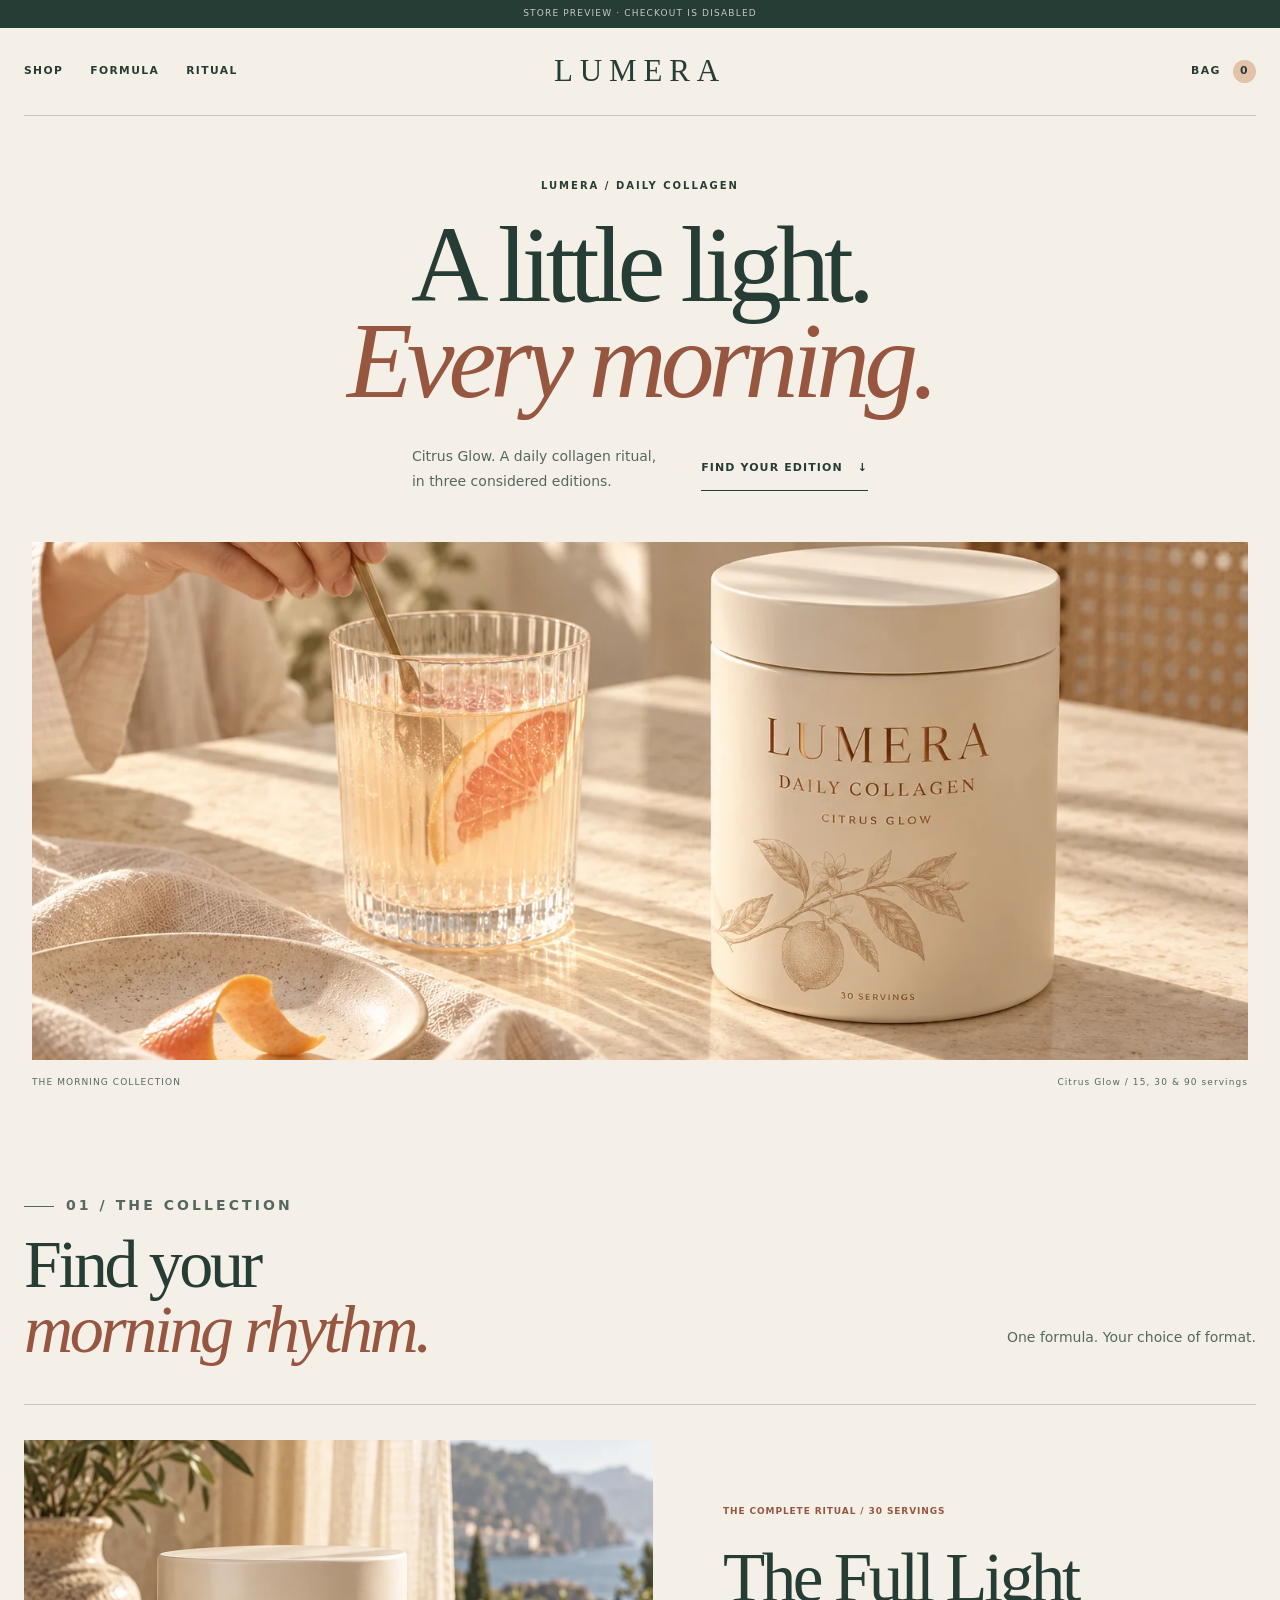
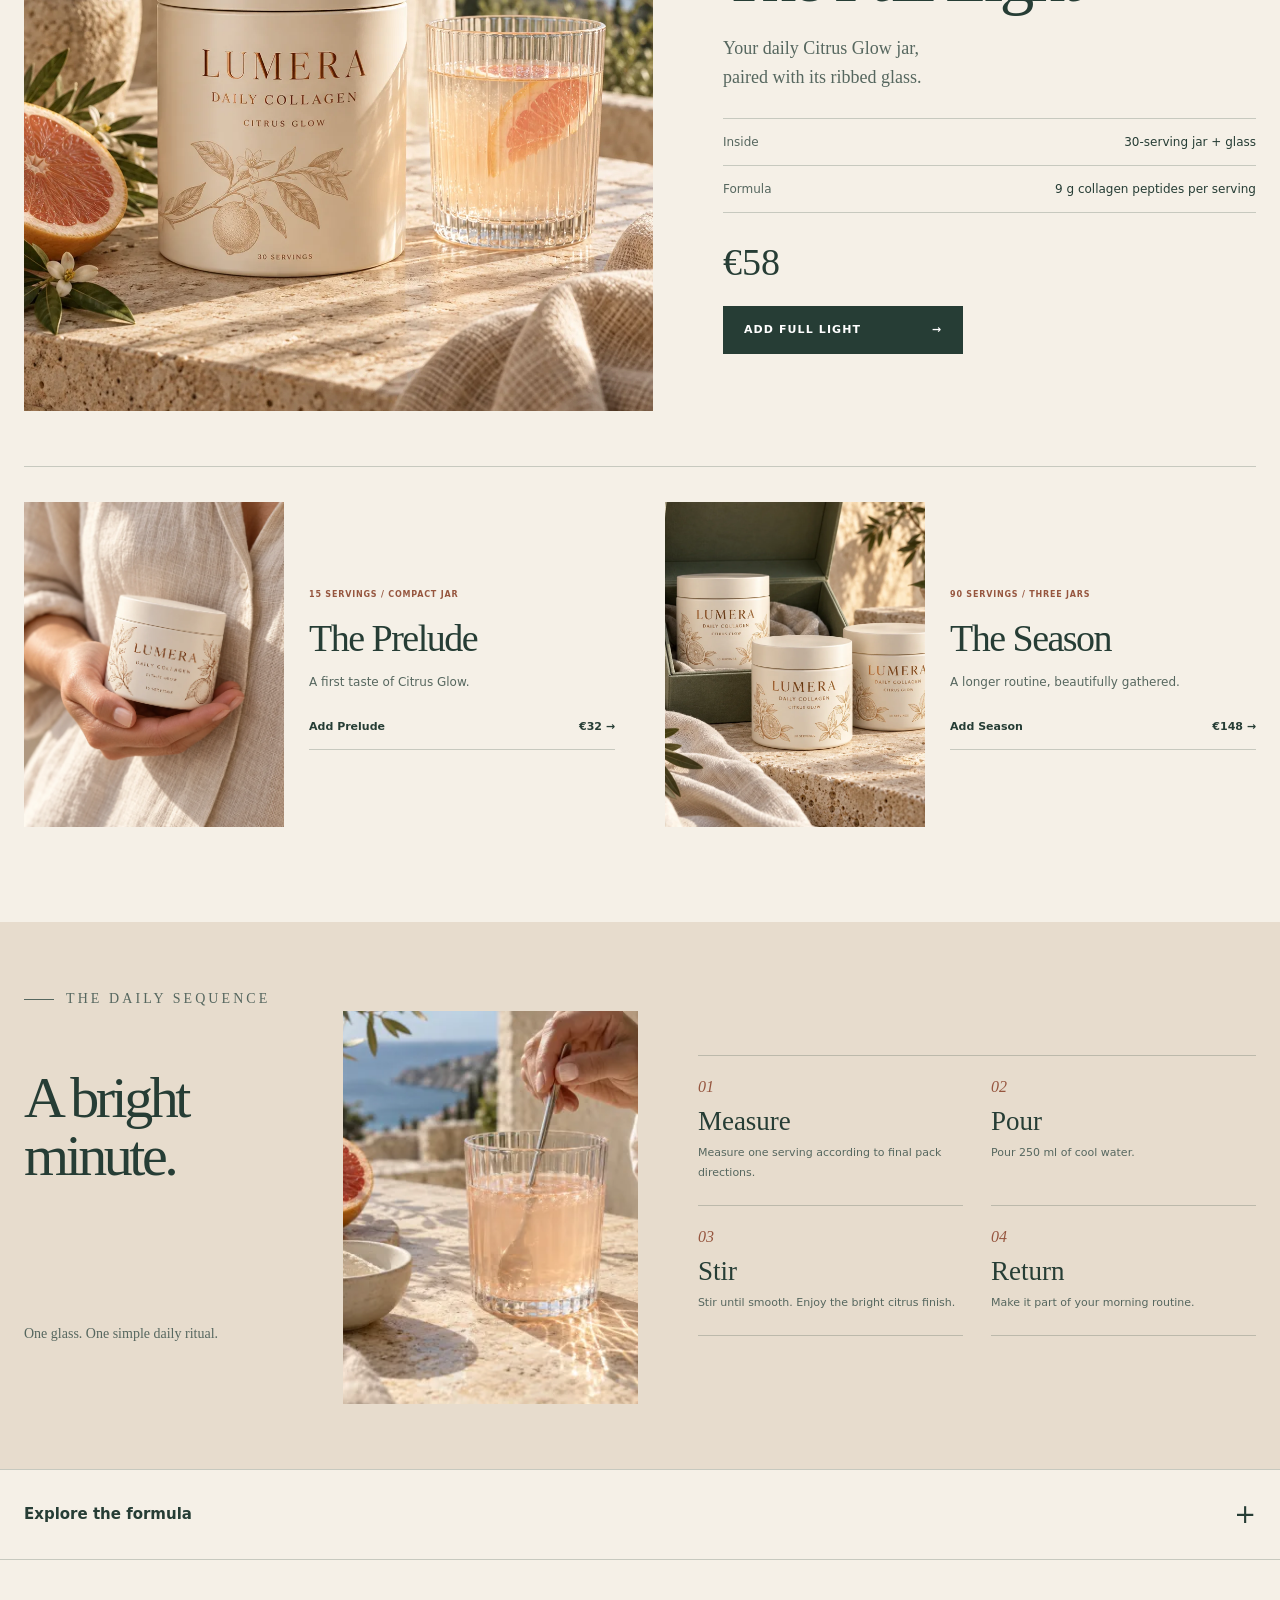
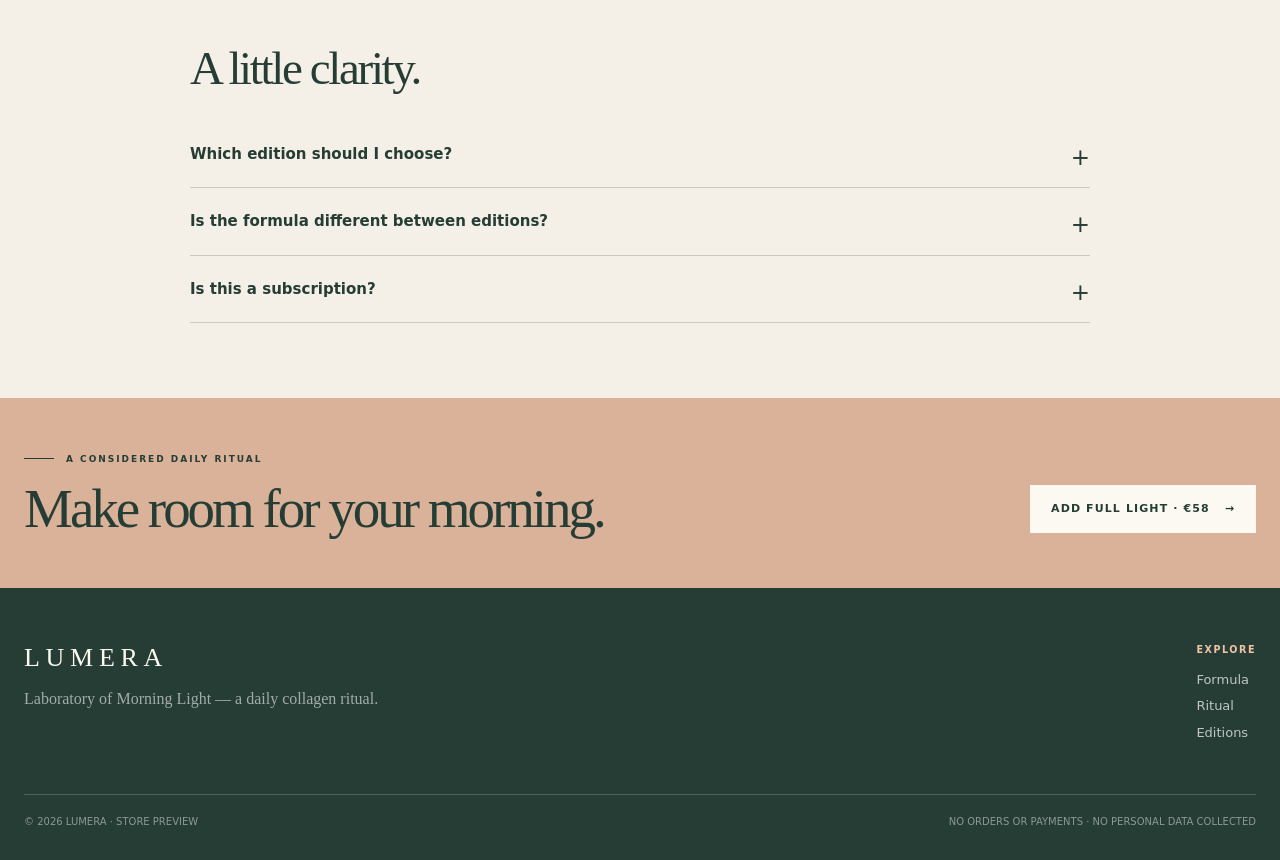
==== index.html @ 4bbee0e4 "Refine storefront preview wording" ====
<!doctype html>
<html lang="en">
<head>
<meta charset="utf-8"><meta name="viewport" content="width=device-width,initial-scale=1">
<meta name="description" content="LUMERA Citrus Glow — a precise morning collagen ritual.">
<meta name="theme-color" content="#f4efe4"><title>LUMERA — Laboratory of Morning Light</title>
<style>
:root{--ivory:#f4efe4;--paper:#fbf7ef;--green:#263d35;--muted:#56675f;--copper:#b66d57;--rose:#d9a08b;--peach:#efc3a6;--lime:#d8f45b;--line:rgba(38,61,53,.22);--serif:"Iowan Old Style",Palatino,Georgia,serif;--sans:Inter,system-ui,sans-serif;--max:1240px}
*,*::before,*::after{box-sizing:border-box}html{scroll-behavior:smooth}body{margin:0;background:var(--ivory);color:var(--green);font-family:var(--sans);line-height:1.5;overflow-x:hidden}body.cart-open{overflow:hidden}img{display:block;max-width:100%}button,a{font:inherit;color:inherit}button{cursor:pointer}a{text-decoration:none}:focus-visible{outline:3px solid var(--copper);outline-offset:4px}
.skip{position:fixed;z-index:200;left:15px;top:10px;padding:10px;background:var(--green);color:white;transform:translateY(-160%)}.skip:focus{transform:none}.shell{width:min(var(--max),calc(100% - 48px));margin:auto}.kicker{margin:0 0 18px;font-size:.65rem;font-weight:800;letter-spacing:.22em;text-transform:uppercase}.kicker::before{content:"";display:inline-block;width:30px;height:1px;margin:0 12px 3px 0;background:currentColor}.chapter{font:italic 1rem var(--serif);color:var(--copper)}
.button{display:inline-flex;align-items:center;justify-content:center;gap:15px;min-height:51px;padding:11px 20px;border:1px solid var(--green);background:var(--green);color:white;font-size:.7rem;font-weight:800;letter-spacing:.12em;text-transform:uppercase;transition:.2s}.button:hover{transform:translateY(-2px)}.button.light{background:var(--paper);color:var(--green)}.button.accent{border-color:var(--lime);box-shadow:inset 4px 0 var(--lime)}.button.text{min-height:auto;padding:8px 0;border:0;border-bottom:1px solid;background:transparent;color:var(--green)}
.demo{padding:7px 15px;background:var(--green);color:#ffffffb8;text-align:center;font-size:.59rem;letter-spacing:.14em;text-transform:uppercase}.site-header{position:absolute;z-index:20;top:28px;left:0;right:0;color:var(--paper)}.nav{height:77px;display:grid;grid-template-columns:1fr auto 1fr;align-items:center;border-bottom:1px solid #ffffff55}.links{display:flex;gap:27px;font-size:.67rem;font-weight:800;letter-spacing:.13em;text-transform:uppercase}.links a:hover{color:var(--lime)}.wordmark{font:500 1.35rem var(--serif);letter-spacing:.25em}.bag-button{justify-self:end;border:0;background:none;color:inherit;padding:10px 0;font-size:.68rem;font-weight:800;letter-spacing:.13em;text-transform:uppercase}.bag-count{display:inline-grid;place-items:center;width:23px;height:23px;margin-left:7px;border-radius:50%;background:var(--lime);color:var(--green)}
.hero{min-height:900px;background:var(--green);color:var(--paper);overflow:hidden}.hero-grid{min-height:900px;display:grid;grid-template-columns:.82fr 1.18fr;gap:clamp(40px,7vw,100px);align-items:center;padding-top:128px;padding-bottom:54px}.hero-copy{z-index:2;padding:48px 0 20px}.hero h1{max-width:690px;margin:0 0 27px;font:400 clamp(4.4rem,7.3vw,8.1rem)/.82 var(--serif);letter-spacing:-.065em}.hero h1 em{display:block;color:var(--peach);font-weight:400}.hero-lead{max-width:520px;margin:0 0 29px;color:#ffffffc4;font:1.06rem/1.7 var(--serif)}.hero-actions{display:flex;gap:12px;flex-wrap:wrap}.hero-note{margin-top:20px;font-size:.64rem;color:#ffffff8a}.hero-photo{position:relative;align-self:stretch;min-height:680px;margin:20px 0 0;overflow:hidden;border-radius:360px 360px 12px 12px;background:var(--peach)}.hero-photo img{width:100%;height:100%;object-fit:cover;filter:saturate(.88)}.hero-photo::before{content:"PLATE 01 / CITRUS GLOW";position:absolute;z-index:2;top:26px;left:28px;padding:8px 11px;background:#fbf7efdc;color:var(--green);font-size:.6rem;font-weight:800;letter-spacing:.15em}.hero-photo::after{content:"MEDITERRANEAN MORNING · 08:12";position:absolute;z-index:2;right:27px;bottom:27px;color:white;font-size:.58rem;font-weight:800;letter-spacing:.15em;text-shadow:0 1px 10px #263d35}
.index{background:var(--paper);border-bottom:1px solid var(--line)}.index-grid{display:grid;grid-template-columns:repeat(4,1fr)}.index a{padding:21px 18px;border-left:1px solid var(--line);font-size:.63rem;font-weight:800;letter-spacing:.16em;text-transform:uppercase}.index a:last-child{border-right:1px solid var(--line)}.index span{margin-right:11px;color:var(--copper);font:italic .9rem var(--serif)}
section{scroll-margin-top:20px}.spread{padding:118px 0}.spread-head{display:grid;grid-template-columns:.42fr 1fr;gap:58px;margin-bottom:70px}.spread-head h2{max-width:830px;margin:0;font:400 clamp(3.3rem,6.1vw,6.9rem)/.92 var(--serif);letter-spacing:-.055em}.spread-head h2 em{font-weight:400;color:var(--copper)}.marginalia{max-width:320px;color:var(--muted);font-size:.75rem;line-height:1.7}
.light{background:var(--paper)}.light-grid{display:grid;grid-template-columns:1.15fr .85fr;border-block:1px solid var(--line)}.statement{padding:57px 9% 59px 0;border-right:1px solid var(--line)}.statement p{max-width:710px;margin:0;font:400 clamp(2rem,3.6vw,4rem)/1.12 var(--serif);letter-spacing:-.035em}.light-notes{display:grid}.light-note{padding:27px 0 27px 33px;border-bottom:1px solid var(--line);display:grid;grid-template-columns:47px 1fr;gap:17px}.light-note:last-child{border:0}.light-note b{font:italic 1.1rem var(--serif);color:var(--copper)}.light-note h3{margin:0 0 5px;font:400 1.25rem var(--serif)}.light-note p{margin:0;color:var(--muted);font-size:.75rem}
.formula{background:var(--green);color:var(--paper)}.formula .marginalia{color:#ffffff99}.formula-table{border-top:1px solid #ffffff44}.formula-row{display:grid;grid-template-columns:88px 1.1fr 1.6fr auto;gap:29px;align-items:center;padding:29px 0;border-bottom:1px solid #ffffff38}.formula-row .lab{font:italic 1.05rem var(--serif);color:var(--peach)}.formula-row h3{margin:0;font:400 clamp(1.5rem,2.5vw,2.4rem)/1 var(--serif)}.formula-row p{max-width:500px;margin:0;color:#ffffff9d;font-size:.77rem}.formula-row strong{font:400 clamp(1.8rem,3vw,3.2rem)/1 var(--serif);white-space:nowrap;color:var(--peach)}.formula-foot{display:flex;justify-content:space-between;gap:40px;margin-top:31px;color:#ffffff88;font-size:.65rem}.formula-foot span{max-width:500px}
.ritual{background:linear-gradient(105deg,var(--ivory) 0 73%,var(--peach) 73%)}.ritual-grid{display:grid;grid-template-columns:.72fr 1.28fr;gap:78px;align-items:start}.ritual-title{position:sticky;top:40px}.ritual-title h2{margin:0 0 23px;font:400 clamp(3.8rem,7vw,7.3rem)/.84 var(--serif);letter-spacing:-.06em}.ritual-title p{max-width:350px;color:var(--muted);font-size:.81rem}.steps{counter-reset:steps;border-top:1px solid var(--line)}.step{counter-increment:steps;display:grid;grid-template-columns:88px 1fr;gap:27px;padding:43px 0;border-bottom:1px solid var(--line)}.step::before{content:"0" counter(steps);color:var(--copper);font:italic 1.65rem var(--serif)}.step h3{margin:0 0 8px;font:400 clamp(1.8rem,3vw,2.75rem)/1 var(--serif)}.step p{max-width:560px;margin:0;color:var(--muted);font-size:.81rem}
.editions{background:var(--paper)}.edition-list{border-top:1px solid var(--line)}.edition{display:grid;grid-template-columns:108px minmax(260px,.82fr) 1fr auto;gap:36px;align-items:center;padding:33px 0;border-bottom:1px solid var(--line)}.edition-no{align-self:start;padding-top:11px;font:italic 1rem var(--serif);color:var(--copper)}.edition-image{height:308px;overflow:hidden;background:var(--peach)}.edition-image img{width:100%;height:100%;object-fit:cover;transition:.5s}.edition:hover img{transform:scale(1.025)}.e15 img{object-position:20% 46%}.e30 img{object-position:50% 50%;transform:scale(1.06)}.e30:hover img{transform:scale(1.085)}.e90 img{object-position:84% 55%}.edition-tag{font-size:.6rem;font-weight:800;letter-spacing:.16em;text-transform:uppercase;color:var(--copper)}.edition-copy h3{margin:8px 0 11px;font:400 clamp(2.2rem,4vw,4.1rem)/.9 var(--serif);letter-spacing:-.045em}.edition-copy p{max-width:460px;margin:0;color:var(--muted);font-size:.79rem}.edition-action{min-width:165px;text-align:right}.price{display:block;margin-bottom:19px;font:400 1.6rem var(--serif)}.edition-action .button{width:100%}
.closing{padding:88px 0;background:var(--copper);color:var(--paper)}.closing-grid{display:grid;grid-template-columns:1.2fr auto;gap:42px;align-items:end}.closing h2{max-width:860px;margin:0;font:400 clamp(3.2rem,6.4vw,7.1rem)/.88 var(--serif);letter-spacing:-.055em}.closing .button{border-color:var(--paper);background:var(--paper);color:var(--green)}
footer{padding:55px 0 29px;background:var(--green);color:var(--paper)}.footer-grid{display:grid;grid-template-columns:1fr auto auto;gap:68px}.footer-mark p{max-width:390px;margin:14px 0;color:#ffffff92;font:1rem/1.5 var(--serif)}.footer-col b{display:block;margin-bottom:12px;font-size:.6rem;letter-spacing:.16em;text-transform:uppercase;color:var(--peach)}.footer-col a{display:block;margin:7px 0;font-size:.75rem;color:#ffffffb5}.footer-bottom{display:flex;justify-content:space-between;gap:20px;margin-top:45px;padding-top:18px;border-top:1px solid #ffffff33;font-size:.59rem;color:#ffffff78}
.overlay{position:fixed;z-index:90;inset:0;background:#15221e99;opacity:0;visibility:hidden;transition:.25s}.overlay.active{opacity:1;visibility:visible}.cart{position:fixed;z-index:100;right:0;top:0;bottom:0;width:min(480px,100%);display:grid;grid-template-rows:auto 1fr auto;background:var(--paper);transform:translateX(105%);transition:.35s;box-shadow:-24px 0 70px #0d1d183d}.cart.open{transform:none}.cart-head{display:flex;justify-content:space-between;align-items:center;padding:23px 25px;border-bottom:1px solid var(--line)}.cart-head h2{margin:0;font:400 1.6rem var(--serif)}.cart-close{border:0;background:none;font-size:1.5rem}.cart-items{padding:8px 25px;overflow:auto}.cart-empty{padding:80px 20px;text-align:center;color:var(--muted);font:1.3rem var(--serif)}.cart-item{display:grid;grid-template-columns:72px 1fr auto;gap:14px;align-items:center;padding:19px 0;border-bottom:1px solid var(--line)}.cart-thumb{width:72px;height:82px;overflow:hidden}.cart-thumb img{width:100%;height:100%;object-fit:cover}.cart-item h3{margin:0 0 3px;font:400 1.1rem var(--serif)}.cart-item p{margin:0;color:var(--muted);font-size:.67rem}.quantity{display:flex;width:max-content;align-items:center;margin-top:9px;border:1px solid var(--line)}.quantity button{width:29px;height:27px;border:0;background:none}.quantity output{min-width:23px;text-align:center;font-size:.7rem}.remove{align-self:start;border:0;background:none;padding:4px;color:var(--muted);font-size:.64rem;text-decoration:underline}.cart-foot{padding:20px 25px 25px;border-top:1px solid var(--line)}.subtotal{display:flex;justify-content:space-between;margin-bottom:14px;font:1.2rem var(--serif)}.cart-foot .button{width:100%}.cart-note{margin:9px 0 0;text-align:center;font-size:.59rem;color:var(--muted)}.toast{position:fixed;z-index:120;left:50%;bottom:22px;max-width:calc(100% - 28px);padding:11px 16px;background:var(--green);color:white;font-size:.7rem;transform:translate(-50%,25px);opacity:0;visibility:hidden;transition:.2s}.toast.show{opacity:1;visibility:visible;transform:translate(-50%,0)}
@media(max-width:900px){.links{display:none}.hero-grid{grid-template-columns:1fr 1fr;gap:28px}.spread-head{grid-template-columns:1fr;gap:20px}.ritual-grid{gap:40px}.edition{grid-template-columns:54px 250px 1fr}.edition-action{grid-column:3;text-align:left}.edition-action .price{display:inline-block;margin:0 17px 0 0}.edition-action .button{width:auto}}
@media(max-width:680px){.shell{width:min(100% - 28px,var(--max))}.demo{font-size:.51rem}.site-header{top:27px}.nav{height:59px;grid-template-columns:1fr auto}.wordmark{font-size:1.05rem}.hero,.hero-grid{min-height:100svh}.hero-grid{display:flex;flex-direction:column;padding-top:101px;padding-bottom:29px;gap:20px;align-items:stretch}.hero-photo{order:-1;flex:none;width:100%;height:45svh;min-height:320px;max-height:425px;margin:0;border-radius:190px 190px 8px 8px}.hero-photo::before{top:14px;left:15px}.hero-photo::after{right:15px;bottom:14px;font-size:.49rem}.hero-copy{padding:0}.hero .kicker{margin-bottom:10px}.hero h1{margin-bottom:13px;font-size:clamp(3.2rem,16vw,5rem)}.hero h1 em{display:inline}.hero-lead{margin-bottom:16px;font-size:.86rem;line-height:1.48}.hero-note{display:none}.hero-actions .button{min-height:45px;padding-inline:14px;font-size:.6rem}.index-grid{grid-template-columns:1fr 1fr}.index a{padding:14px 11px;border-bottom:1px solid var(--line);font-size:.53rem}.index a:nth-child(odd){border-left:0}.spread{padding:75px 0}.spread-head{margin-bottom:41px}.spread-head h2{font-size:clamp(3rem,14vw,4.7rem)}.light-grid{grid-template-columns:1fr}.statement{padding:35px 0;border-right:0;border-bottom:1px solid var(--line)}.statement p{font-size:2rem}.light-note{padding-left:0}.formula-row{grid-template-columns:39px 1fr auto;gap:12px;padding:22px 0}.formula-row p{grid-column:2/-1}.formula-row strong{font-size:1.4rem}.formula-foot{flex-direction:column;gap:11px}.ritual{background:var(--ivory)}.ritual-grid{grid-template-columns:1fr;gap:25px}.ritual-title{position:static}.ritual-title h2{font-size:4.1rem}.step{grid-template-columns:54px 1fr;gap:11px;padding:27px 0}.edition{grid-template-columns:37px 1fr;gap:15px;padding:25px 0}.edition-image,.edition-copy,.edition-action{grid-column:2}.edition-image{height:275px}.edition-action{display:flex;align-items:center;gap:13px}.edition-action .price{margin:0 auto 0 0}.edition-copy h3{font-size:2.9rem}.closing{padding:67px 0}.closing-grid{grid-template-columns:1fr}.closing h2{font-size:3.9rem}.footer-grid{grid-template-columns:1fr 1fr}.footer-mark{grid-column:1/-1}.footer-bottom{flex-direction:column}.cart-item{grid-template-columns:63px 1fr auto}.cart-thumb{width:63px}}
@media(max-width:380px){.hero-photo{height:41svh;min-height:285px}.hero h1{font-size:3rem}.hero-lead{font-size:.78rem}}
@media(prefers-reduced-motion:reduce){html{scroll-behavior:auto}*,*::before,*::after{transition-duration:.001ms!important}}
</style>
<link rel="stylesheet" href="premium.css">
<link rel="icon" href="data:,">
<link rel="stylesheet" href="commerce.css?v=2">
<link rel="stylesheet" href="identity.css?v=3">
</head>
<body>
<a class="skip" href="#main">Skip to content</a>
<div class="demo">Store preview · Checkout is disabled</div>
<header class="site-header"><nav class="nav shell" aria-label="Primary navigation"><div class="links"><a href="#editions">Shop</a><a href="#ingredient-register">Formula</a><a href="#ritual">Ritual</a></div><a class="wordmark" href="#top" aria-label="LUMERA, return to top">LUMERA</a><button class="bag-button" id="openCart" type="button" aria-label="Open bag, 0 items">Bag <span class="bag-count" id="cartCount">0</span></button></nav></header>
<main id="main">
<section class="hero editorial-hero" id="top" aria-labelledby="hero-title"><div class="shell editorial-title"><p class="kicker">LUMERA / DAILY COLLAGEN</p><h1 id="hero-title">A little light.<br><em>Every morning.</em></h1><div class="editorial-intro"><p>Citrus Glow. A daily collagen ritual,<br>in three considered editions.</p><a class="button" href="#editions">Find your edition <span aria-hidden="true">↓</span></a></div></div><figure class="morning-panorama"><img  src="assets/lumera-morning.webp" srcset="assets/lumera-morning-640.webp 640w, assets/lumera-morning.webp 1536w" sizes="(max-width:680px) 94vw, 60vw" width="1536" height="1024" alt="LUMERA Citrus Glow and a hand stirring a glass at a sunlit breakfast table" fetchpriority="high" decoding="async"><figcaption><span>THE MORNING COLLECTION</span><span>Citrus Glow / 15, 30 &amp; 90 servings</span></figcaption></figure></section>
<section class="edition-atelier shell" id="editions" aria-labelledby="editions-title"><div class="atelier-heading"><p class="kicker">01 / The collection</p><h2 id="editions-title">Find your<br><em>morning rhythm.</em></h2><p>One formula. Your choice of format.</p></div>
<article class="signature-edition"><figure><img  src="assets/full-light.webp" srcset="assets/full-light-640.webp 640w, assets/full-light.webp 1254w" sizes="(max-width:680px) 94vw, 60vw" width="1254" height="1254" alt="LUMERA thirty-serving jar with a ribbed ritual glass" loading="lazy" decoding="async"></figure><div class="signature-copy"><span class="edition-tag">The complete ritual / 30 servings</span><h3>The Full Light</h3><p>Your daily Citrus Glow jar,<br>paired with its ribbed glass.</p><dl><div><dt>Inside</dt><dd>30-serving jar + glass</dd></div><div><dt>Formula</dt><dd>9 g collagen peptides per serving</dd></div></dl><div class="signature-price"><strong>€58</strong></div><button class="button" type="button" data-add="edition-30">Add Full Light <span aria-hidden="true">→</span></button></div></article>
<div class="companion-editions"><article class="companion"><figure><img  src="assets/lumera-prelude.webp" srcset="assets/lumera-prelude-640.webp 640w, assets/lumera-prelude.webp 1122w" sizes="(max-width:680px) 94vw, 60vw" width="1122" height="1402" alt="The compact fifteen-serving LUMERA jar held in one hand" loading="lazy" decoding="async"></figure><div><span class="edition-tag">15 servings / Compact jar</span><h3>The Prelude</h3><p>A first taste of Citrus Glow.</p><button type="button" class="edition-link" data-add="edition-15">Add Prelude <span>€32 →</span></button></div></article><article class="companion"><figure><img  src="assets/season.webp" srcset="assets/season-640.webp 640w, assets/season.webp 1254w" sizes="(max-width:680px) 94vw, 60vw" width="1254" height="1254" alt="Three LUMERA jars with a green presentation box" loading="lazy" decoding="async"></figure><div><span class="edition-tag">90 servings / Three jars</span><h3>The Season</h3><p>A longer routine, beautifully gathered.</p><button type="button" class="edition-link" data-add="edition-90">Add Season <span>€148 →</span></button></div></article></div></section>
<section class="spread ritual" id="ritual" aria-labelledby="ritual-title"><div class="ritual-grid shell"><div class="ritual-title"><p class="kicker">The daily sequence</p><h2 id="ritual-title">A bright minute.</h2><figure class="ritual-photo"><img src="assets/ritual.webp" srcset="assets/ritual-640.webp 640w, assets/ritual.webp 1536w" sizes="(max-width:680px) 92vw, 42vw" width="1536" height="1024" alt="A hand stirring a pale citrus drink in a ribbed glass in Mediterranean morning light" loading="lazy"><figcaption>A quiet moment, made daily.</figcaption></figure><p>One glass. One simple daily ritual.</p></div><div class="steps">
<article class="step"><div><h3>Measure</h3><p>Measure one serving according to final pack directions.</p></div></article>
<article class="step"><div><h3>Pour</h3><p>Pour 250 ml of cool water.</p></div></article>
<article class="step"><div><h3>Stir</h3><p>Stir until smooth. Enjoy the bright citrus finish.</p></div></article>
<article class="step"><div><h3>Return</h3><p>Make it part of your morning routine.</p></div></article>
</div></div></section>
<details class="technical" id="ingredient-register"><summary class="shell">Explore the formula <span aria-hidden="true">+</span></summary><section class="spread formula" id="formula" aria-labelledby="formula-title"><div class="shell">
<div class="spread-head"><div><p class="kicker">Lab register / 04 actives</p></div><div><h2 id="formula-title">A formula with<br><em>nothing to obscure.</em></h2><p class="marginalia">Illustrative amounts per serving. Final labeling requires analytical and regulatory review.</p></div></div>
<div class="formula-table" role="list" aria-label="Citrus Glow active ingredients">
<article class="formula-row" role="listitem"><span class="lab">L-01</span><h3>Collagen peptides</h3><p>Hydrolysed peptides selected for a smooth morning mix.</p><strong>9 g</strong></article>
<article class="formula-row" role="listitem"><span class="lab">L-02</span><h3>Vitamin C</h3><p>Contributes to normal collagen formation for the normal function of skin.</p><strong>80 mg</strong></article>
<article class="formula-row" role="listitem"><span class="lab">L-03</span><h3>Hyaluronic acid</h3><p>A precisely measured part of the daily composition.</p><strong>100 mg</strong></article>
<article class="formula-row" role="listitem"><span class="lab">L-04</span><h3>Biotin</h3><p>Contributes to the maintenance of normal skin and hair.</p><strong>50 µg</strong></article>
</div><div class="formula-foot"><span>FORMULA NOTE / Food supplements should not replace a varied, balanced diet or healthy lifestyle.</span><span>LAB NOTE / Commercial claims, allergens and final directions would require regulatory and analytical review.</span></div>
</div></section></details>


<section class="purchase-faq shell" aria-labelledby="questions-title"><div><p class="kicker">Before your first morning</p><h2 id="questions-title">A little clarity.</h2></div><div><details><summary>Which edition should I choose?</summary><p>Prelude: 15 servings. Full Light: 30 servings + glass. Season: three jars, 90 servings.</p></details><details><summary>Is the formula different between editions?</summary><p>No. All contain Citrus Glow; only the quantity and presentation change.</p></details><details><summary>Is this a subscription?</summary><p>No. The preview bag does not start a subscription or place an order.</p></details></div></section><section class="closing" aria-labelledby="closing-title"><div class="closing-grid shell"><div><p class="kicker">A considered daily ritual</p><h2 id="closing-title">Make room for your morning.</h2></div><button class="button" type="button" data-add="edition-30">Add Full Light · €58 <span aria-hidden="true">→</span></button></div></section>
</main>
<footer><div class="shell"><div class="footer-grid"><div class="footer-mark"><a class="wordmark" href="#top">LUMERA</a><p>Laboratory of Morning Light — a daily collagen ritual.</p></div><div class="footer-col"><b>Explore</b><a href="#ingredient-register">Formula</a><a href="#ritual">Ritual</a><a href="#editions">Editions</a></div></div><div class="footer-bottom"><span>© 2026 LUMERA · STORE PREVIEW</span><span>NO ORDERS OR PAYMENTS · NO PERSONAL DATA COLLECTED</span></div></div></footer>
<div class="overlay" id="overlay"></div><aside class="cart" id="cart" role="dialog" aria-modal="true" aria-labelledby="cartTitle" aria-hidden="true"><div class="cart-head"><h2 id="cartTitle">The morning bag</h2><button class="cart-close" id="closeCart" type="button" aria-label="Close bag">×</button></div><div class="cart-items" id="cartItems"></div><div class="cart-foot"><div class="subtotal"><span>Subtotal</span><strong id="subtotal">€0</strong></div><button class="button accent" id="checkout" type="button">Demo checkout</button><p class="cart-note">Demonstration only. Checkout does not collect details or process payment.</p></div></aside><div class="toast" id="toast" role="status" aria-live="polite"></div>
<div class="mobile-purchase" aria-label="Quick purchase"><div><strong>The Full Light</strong><span>30 servings + glass · €58</span></div><button type="button" class="purchase-button" data-add="edition-30">Add to bag →</button></div>
<script src="cart.js" defer></script>
<script src="app.js" defer></script>
</body></html>
---- premium.css ----
/* Consistent controls, independent of each brand's art direction. */
button:disabled{opacity:.45;cursor:not-allowed;transform:none}
.cart[inert]{visibility:hidden}.cart:not([inert]){visibility:visible}
.cart-foot[hidden]{display:none!important}
.shop-line{display:grid;grid-template-columns:88px minmax(0,1fr);gap:16px;padding:22px 0;border-bottom:1px solid currentColor}
.shop-line>img{width:88px;height:88px;object-fit:cover;border-radius:3px}
.shop-line h3{font:600 15px/1.3 system-ui;margin:0 0 5px;letter-spacing:0}
.shop-line p{font:12px/1.5 system-ui;opacity:.75;margin:0 0 6px}
.shop-line strong{font:600 14px/1.4 system-ui}
.shop-quantity{display:flex;align-items:center;gap:8px;margin-top:12px}
.shop-quantity button{min-width:36px;min-height:36px;border:1px solid currentColor;background:none;font:14px system-ui;cursor:pointer}
.shop-quantity output{min-width:20px;text-align:center}
.shop-quantity .shop-remove{border:0;margin-left:auto;text-decoration:underline;font-size:12px}
.shop-empty{padding:50px 10px;text-align:center;line-height:1.8}
.demo-complete{padding:50px 12px;text-align:center}
.demo-complete>span{font:50px/1.5 system-ui}
.demo-complete h3{font-size:30px}
.demo-complete p{font-size:15px;line-height:1.6}
.demo-return{padding:14px 20px;background:none;border:1px solid currentColor;cursor:pointer}
.cart-head button{min-width:44px;min-height:44px}
.cart-foot small,.cart-note{font-size:12px;line-height:1.5}
.toast{pointer-events:none}

/* LUMERA — an editorial study in morning light. */
:root{--max:1280px;--ivory:#f5f0e7;--paper:#fcf9f2;--copper:#96563f;--lime:#e3c3a8}
.links a:hover{color:var(--copper)}
.formula h2 em{color:#efc3a6}.closing h2{color:var(--green)}
.demo{font-size:9px;line-height:1.5;letter-spacing:.13em}
.hero{background:var(--ivory);color:var(--green);min-height:0}
.site-header{color:var(--green)}.nav{border-color:var(--line)}.wordmark{font-size:26px;letter-spacing:.22em}
.hero-grid{min-height:800px;padding:126px 0 64px;grid-template-columns:.87fr 1.13fr;gap:65px}
.hero-copy{padding:30px 0}.hero h1{font-size:clamp(76px,7.4vw,112px);line-height:.92;letter-spacing:-.06em}
.hero h1 em{color:var(--copper)}.hero-lead{color:var(--muted);font:17px/1.8 var(--sans)}
.hero-note{color:var(--muted);font-size:11px}.hero .kicker{font-size:10px;letter-spacing:.17em}
.hero-photo{min-height:0;align-self:center;height:auto;aspect-ratio:1;border-radius:48% 48% 3px 3px;margin:0}
.hero-photo img{filter:none}.hero-photo:before{top:auto;bottom:24px;left:24px;background:#fbf7efe8;font-size:9px;letter-spacing:.1em}
.hero-photo:after{display:none}
.hero .button.accent{background:var(--green);border-color:var(--green);box-shadow:none}
.button{letter-spacing:.1em;font-size:11px;min-height:48px}
.index a{font-size:11px;padding:23px}.index a:hover{background:#263d3508}
.spread{padding:95px 0}.spread-head{margin-bottom:50px}
.spread-head h2{font-size:clamp(48px,5.2vw,74px);line-height:1.02}
.marginalia{font-size:14px;line-height:1.8;max-width:480px}
.statement p{font-size:clamp(32px,3.3vw,46px)}
.light-note p{font-size:13px;line-height:1.75}.light-note h3{font-size:24px}
.formula-row p{font-size:14px;line-height:1.7}.formula-foot{font-size:12px;line-height:1.7}
.ritual{background:var(--ivory)}.ritual-grid{grid-template-columns:1fr 1fr;gap:70px}
.ritual-title{position:static}.ritual-title h2{font-size:clamp(52px,5.6vw,80px)}
.ritual-photo{margin:28px 0 20px}.ritual-photo img{width:100%;height:auto;aspect-ratio:3/2;object-fit:cover}
.ritual-photo figcaption{margin-top:10px;font:italic 16px var(--serif);color:var(--copper)}
.ritual-title p,.step p{font-size:14px;line-height:1.75}
.steps{margin-top:45px}.step{grid-template-columns:50px 1fr;padding:30px 0}.step h3{font-size:36px}
.edition{grid-template-columns:54px minmax(260px,.95fr) 1fr;gap:35px;padding:40px 0}
.edition-image{height:auto;aspect-ratio:1;grid-column:2;grid-row:1/span 2;border-radius:2px;background:#e9ddc9}
.edition-image img,.edition:hover img,.e30:hover img{transform:none;object-fit:cover;object-position:center}
.edition-no{grid-column:1;grid-row:1}.edition-copy{grid-column:3;align-self:end}.edition-copy p{font-size:14px;line-height:1.8}
.edition-copy h3{font-size:clamp(36px,4vw,56px);line-height:1}.edition-tag{font-size:10px}
.edition-action{grid-column:3;display:flex;align-self:start;align-items:center;justify-content:space-between;gap:20px;text-align:left}
.edition-action .button{width:auto;font-size:11px;min-height:44px}.edition-action .price{margin:0;font-size:28px}
.closing{background:#c89578}.closing h2{font-size:clamp(46px,5.4vw,76px)}.closing .kicker{color:var(--green)}
.footer-bottom{font-size:10px;line-height:1.8}.footer-col a{font-size:13px}
:focus-visible{outline:3px solid #a04b2d;outline-offset:5px}
@media(max-width:900px){
.nav{grid-template-columns:1fr auto}
.hero-grid{gap:30px;min-height:690px}.hero h1{font-size:72px}.hero-photo{min-height:0}
.edition{grid-template-columns:34px minmax(220px,1fr) 1fr;gap:22px}
.edition-action .price{margin:0}.ritual-grid{gap:35px}
}
@media(max-width:680px){
.demo{font-size:8px}.site-header{top:28px}.nav{height:63px}.wordmark{font-size:20px}
.hero-grid{min-height:0;display:flex;gap:25px;padding:98px 0 35px}
.hero-photo{order:0;height:auto;min-height:0;max-height:none;width:100%;aspect-ratio:1.12}
.hero-copy{padding:0}.hero h1{font-size:clamp(52px,14.8vw,68px);line-height:.96;margin-bottom:18px}
.hero h1 br{display:none}.hero h1 em{display:block}
.hero .kicker{font-size:9px}.hero-lead{font-size:14px;line-height:1.7;margin-bottom:20px}
.hero-actions{gap:8px}.hero-actions .button{flex:1;padding:12px 10px;font-size:10px;min-height:48px}
.hero-note{display:block;font-size:10px;margin-top:14px}.hero-photo:before{left:18px;bottom:18px;font-size:8px}
.index a{padding:16px 12px;font-size:10px}.spread{padding:62px 0}.spread-head{margin-bottom:30px}
.spread-head h2{font-size:46px}.ritual-grid{grid-template-columns:1fr;gap:0}.ritual-title h2{font-size:56px}
.steps{margin-top:20px}.step{padding:25px 0}.step h3{font-size:32px}
.edition{grid-template-columns:1fr;gap:18px;padding:30px 0}
.edition-no,.edition-image,.edition-copy,.edition-action{grid-column:1;grid-row:auto}
.edition-no{padding:0}.edition-image{width:100%;aspect-ratio:1;height:auto}
.edition-copy h3{font-size:42px}.edition-action{margin-bottom:10px}
.closing h2{font-size:49px}
}
@media(prefers-reduced-motion:reduce){*{scroll-behavior:auto!important;transition:none!important}}
---- commerce.css ----
/* Commerce layer: clear product decisions, factual pricing and keyboard-safe CTAs. */
.edition-list .edition{align-items:stretch}.edition-list .edition-action{width:100%;text-align:left}.edition-list .edition-copy{width:100%}
.technical{border-top:1px solid var(--line);border-bottom:1px solid var(--line);scroll-margin-top:90px}
.technical>summary{list-style:none;display:flex;align-items:center;justify-content:space-between;gap:20px;padding-top:25px;padding-bottom:25px;font:600 15px/1.5 system-ui;cursor:pointer}
.technical>summary::-webkit-details-marker{display:none}.technical>summary>span{font-size:26px;font-weight:400}.technical[open]>summary>span{transform:rotate(45deg)}
.technical>section{margin:0}.technical:not([open])>section{display:none}.technical>summary::after{display:none}
.purchase-meta{display:flex;gap:18px;align-items:center;margin:22px 0}
.purchase-meta>strong{font:700 34px/1.1 system-ui;letter-spacing:-.05em}
.purchase-meta>span{font:600 13px/1.5 system-ui}
.purchase-meta small{display:block;font:400 11px/1.6 system-ui;opacity:.75;margin-top:3px}
.collection{padding:84px 0}
.collection-head{display:flex;justify-content:space-between;align-items:end;gap:50px;margin-bottom:36px}
.collection-head h2{margin:0;font-size:54px;line-height:1;letter-spacing:-.045em}
.collection-head>p{max-width:390px;font-size:15px;line-height:1.8;margin:0}
.product-grid{display:grid;grid-template-columns:repeat(3,minmax(0,1fr));gap:22px}
.product-card{min-width:0;overflow:hidden;border:1px solid var(--line)}
.product-card>img{width:100%;height:auto;aspect-ratio:1;display:block;object-fit:cover}
.card-body{padding:25px}.card-kicker{font:600 10px/1.5 system-ui;text-transform:uppercase;letter-spacing:.13em}
.card-body h3{margin:10px 0;font-size:29px;line-height:1.12;letter-spacing:-.04em}
.card-body>p{font-size:14px;line-height:1.7;min-height:48px;margin:0 0 22px;opacity:.8}
.card-price{display:flex;justify-content:space-between;align-items:center;gap:8px;margin-bottom:18px}
.card-price>strong{font:700 25px/1 system-ui;letter-spacing:-.04em}.card-price>span{font:12px/1.4 system-ui;opacity:.8}
.purchase-button{display:flex;width:100%;align-items:center;justify-content:space-between;gap:12px;min-height:50px;padding:14px 18px;border:1px solid currentColor;font:650 12px/1.4 system-ui;text-align:left;cursor:pointer;transition:background .18s,transform .18s}
.purchase-button:hover{transform:translateY(-2px)}.purchase-button:focus-visible{outline:3px solid currentColor;outline-offset:4px}
.purchase-disclaimer{font:11px/1.7 system-ui;text-align:center;opacity:.65;margin:23px 0 0}
.purchase-faq{display:grid;grid-template-columns:1fr 1.25fr;gap:70px;padding-top:80px;padding-bottom:90px}
.purchase-faq h2{font-size:52px;line-height:1.03;letter-spacing:-.045em;margin:20px 0}
.purchase-faq details{border-bottom:1px solid var(--line)}
.purchase-faq summary{font:600 15px/1.5 system-ui;cursor:pointer;list-style:none;padding:22px 32px 22px 0;position:relative}
.purchase-faq summary::-webkit-details-marker{display:none}
.purchase-faq summary::after{content:"+";position:absolute;right:0;top:19px;font-size:23px;font-weight:400}
.purchase-faq details[open] summary::after{content:"−"}
.purchase-faq details p{font:14px/1.8 system-ui;margin:0 30px 24px 0;opacity:.8}
.purchase-faq a{text-decoration:underline}
.closing-offer{padding:80px 0;text-align:center}
.closing-offer h2{font-size:58px;line-height:1.05;letter-spacing:-.045em;margin:16px 0 30px}
.mobile-purchase{display:none}
@media(max-width:900px){.collection-head{gap:24px}.collection-head h2{font-size:43px}.collection-head>p{max-width:310px;font-size:14px}.product-grid{gap:12px}.card-body{padding:16px}.card-body h3{font-size:24px}.card-body>p{font-size:13px;min-height:66px}.card-price{flex-wrap:wrap}.purchase-button{font-size:11px;padding:12px}.purchase-faq{gap:30px}}
@media(max-width:640px){
.collection{padding:52px 0}.collection-head{display:block;margin-bottom:25px}.collection-head h2{font-size:42px}.collection-head>p{margin-top:18px;max-width:none}
.product-grid{grid-template-columns:1fr;gap:26px}.card-body{padding:22px}.card-body h3{font-size:30px}.card-body>p{min-height:0;font-size:14px;margin-bottom:20px}.card-price{flex-wrap:nowrap}.purchase-button{font-size:13px}
.purchase-meta{margin:18px 0}.purchase-meta>strong{font-size:29px}
.purchase-faq{grid-template-columns:1fr;gap:12px;padding-top:52px;padding-bottom:52px}.purchase-faq h2{font-size:44px}
.closing-offer{padding:60px 0}.closing-offer h2{font-size:42px}
.mobile-purchase{display:flex;position:fixed;bottom:0;left:0;right:0;z-index:45;padding:12px 14px max(12px,env(safe-area-inset-bottom));align-items:center;justify-content:space-between;gap:12px;border-top:1px solid var(--line);box-shadow:0 -5px 25px #0000000c;transform:translateY(120%);visibility:hidden;transition:transform .2s,visibility .2s}
.mobile-purchase.is-visible{transform:none;visibility:visible}.mobile-purchase>div{min-width:0}.mobile-purchase strong{display:block;font:600 13px/1.4 system-ui}.mobile-purchase span{display:block;font:10px/1.4 system-ui;opacity:.7;margin-top:2px}.mobile-purchase .purchase-button{width:auto;min-width:124px;flex:none;font-size:12px}
footer{padding-bottom:95px!important}.toast{bottom:95px!important}
}
@media(prefers-reduced-motion:reduce){.purchase-button,.mobile-purchase{transition:none!important}}

.hero-grid{padding-top:112px;min-height:0;gap:60px;grid-template-columns:1fr 1fr}.hero h1{font-size:clamp(64px,6.1vw,90px);line-height:.99}.hero-photo{aspect-ratio:1;border-radius:46% 46% 2px 2px}.hero-lead{font-size:16px;max-width:450px}.purchase-meta>strong{font-family:var(--serif);font-weight:400;font-size:40px}.purchase-meta{padding-top:22px;border-top:1px solid var(--line)}.hero .button{font-size:11px}
.editions{background:#fffdf8;padding:75px 0}.editions .spread-head{display:block;text-align:center;margin-bottom:40px}.editions .chapter{display:none}.editions .kicker{justify-content:center}.editions .spread-head h2{font-size:60px}.editions .marginalia{margin:20px auto 0;max-width:540px;font-size:15px}.edition-list{display:grid;grid-template-columns:repeat(3,minmax(0,1fr));gap:24px}.edition{display:flex;flex-direction:column;gap:0;padding:0;border:1px solid var(--line);background:var(--paper);min-width:0}.edition-no{display:block;order:0;padding:12px 18px!important;font:500 12px/1.5 var(--serif);text-align:center;letter-spacing:.04em;border-bottom:1px solid var(--line);width:100%;color:var(--green)}.e30 .edition-no{background:var(--green);color:var(--paper)}.edition-image{order:1;width:100%;height:auto;aspect-ratio:1;min-height:0;flex:none;overflow:hidden}.edition-image img{width:100%;height:100%;object-fit:cover}.edition-copy{order:2;padding:24px 24px 0;align-self:auto}.edition-copy h3{font-size:37px;margin:12px 0}.edition-copy p{font-size:13px;line-height:1.8;min-height:72px}.edition-tag{font-size:9px;letter-spacing:.1em}.edition-action{order:3;padding:10px 24px 24px;display:flex;flex-direction:column;align-items:stretch;align-self:auto;gap:18px;margin-top:auto}.edition-action .price{font-size:30px}.price small{display:block;font:11px/1.5 var(--sans);color:var(--muted);margin-top:5px}.edition-action .button{display:flex;width:100%;background:var(--green);color:var(--paper);border:1px solid var(--green);padding:13px 10px;min-height:48px;font-size:10px}.edition-action .button:hover{background:#3d574b}
.index{display:none}.spread.light{padding:75px 0}.light .spread-head{margin-bottom:25px}.statement p{font-size:38px}.purchase-faq h2{font:400 62px/.98 var(--serif);letter-spacing:-.05em}.mobile-purchase{background:var(--paper);color:var(--green)}.mobile-purchase .purchase-button{background:var(--green);color:var(--paper);border:0}
@media(max-width:900px){.hero-grid{gap:30px}.hero h1{font-size:64px}.edition-list{gap:12px}.edition-copy{padding:18px 14px 0}.edition-copy h3{font-size:30px}.edition-action{padding:10px 14px 20px}.edition-copy p{min-height:118px}.edition-tag{font-size:8px}.editions .spread-head h2{font-size:50px}}
@media(max-width:680px){.hero-grid{display:flex;padding:104px 0 35px;gap:28px}.hero h1{font-size:clamp(50px,13.5vw,66px)}.hero-lead{font-size:14px}.hero-photo{aspect-ratio:1.1}.hero-actions .button{font-size:10px}.editions{padding:50px 0}.editions .spread-head h2{font-size:46px}.edition-list{grid-template-columns:1fr;gap:26px}.edition-copy{padding:24px 24px 0}.edition-copy h3{font-size:40px}.edition-copy p{min-height:0;font-size:14px}.edition-action{padding:14px 24px 24px;margin-bottom:0}.edition-tag{font-size:10px}.edition-action .button{font-size:11px}.purchase-faq h2{font-size:50px}.statement p{font-size:32px}}
---- identity.css ----
/* LUMERA: a quiet editorial cover and a signature edition. */
.site-header{position:relative;top:auto;color:var(--green);background:var(--ivory)}.nav{height:88px}.nav .wordmark{font-size:31px}.nav .bag-count{background:#e3c3a8}
.editorial-hero{padding:0!important;background:var(--ivory)}.editorial-title{text-align:center;padding:62px 0 48px}.editorial-title .kicker{font-size:10px;letter-spacing:.2em;margin:0 0 24px}.editorial-title .kicker:before{display:none}.editorial-hero h1{font-size:clamp(76px,8.4vw,126px);line-height:.9;max-width:none;margin:0;letter-spacing:-.055em}.editorial-hero h1 em{display:inline;color:var(--copper)}.editorial-intro{display:flex;justify-content:center;align-items:center;gap:45px;margin-top:34px}.editorial-intro>p{font:14px/1.8 var(--sans);color:var(--muted);text-align:left;margin:0}.editorial-intro .button{background:none;color:var(--green);border-width:0 0 1px;padding:10px 0;min-height:44px}
.morning-panorama{margin:0 32px;position:relative}.morning-panorama img{display:block;width:100%;height:auto;aspect-ratio:2.35;object-fit:cover;object-position:center 53%}.morning-panorama figcaption{padding:16px 0;display:flex;justify-content:space-between;font:9px/1.5 var(--sans);letter-spacing:.12em;color:var(--muted)}
.edition-atelier{padding-top:90px;padding-bottom:95px;scroll-margin-top:30px}.atelier-heading{display:grid;grid-template-columns:1fr 1fr;align-items:end;gap:16px;margin-bottom:42px}.atelier-heading .kicker{grid-column:1/-1;margin:0}.atelier-heading h2{font:400 68px/.95 var(--serif);letter-spacing:-.05em;margin:0}.atelier-heading h2 em{color:var(--copper);font-weight:400}.atelier-heading>p{justify-self:end;color:var(--muted);font-size:14px}
.signature-edition{display:grid;grid-template-columns:1.18fr 1fr;gap:70px;align-items:center;border-top:1px solid var(--line);padding-top:35px}.signature-edition figure{margin:0}.signature-edition figure img{width:100%;height:auto;aspect-ratio:1.1;object-fit:cover}.signature-copy h3{font:400 clamp(42px,5.4vw,76px)/1 var(--serif);letter-spacing:-.05em;margin:22px 0}.signature-copy>p{font:18px/1.65 var(--serif);color:var(--muted);margin-bottom:25px}.signature-copy dl{margin:0 0 27px;font-size:12px;border-top:1px solid var(--line)}.signature-copy dl>div{display:flex;justify-content:space-between;gap:20px;border-bottom:1px solid var(--line);padding:14px 0}.signature-copy dd{margin:0;text-align:right}.signature-copy dt{color:var(--muted)}.signature-price{display:flex;align-items:baseline;gap:14px;margin:0 0 22px}.signature-price strong{font:400 38px var(--serif)}.signature-price span{font-size:10px;color:var(--muted)}.signature-copy .button{min-width:240px;justify-content:space-between}
.companion-editions{display:grid;grid-template-columns:1fr 1fr;gap:50px;margin-top:55px;border-top:1px solid var(--line);padding-top:35px}.companion{display:grid;grid-template-columns:.85fr 1fr;gap:25px;align-items:center;min-width:0}.companion figure{margin:0;min-width:0}.companion img{width:100%;height:auto;aspect-ratio:4/5;object-fit:cover}.companion .edition-tag{font-size:8px;letter-spacing:.1em}.companion h3{font:400 38px/1 var(--serif);letter-spacing:-.04em;margin:15px 0}.companion p{font:12px/1.7 var(--sans);color:var(--muted)}.edition-link{display:flex;width:100%;justify-content:space-between;gap:8px;background:none;border:0;border-bottom:1px solid var(--line);padding:16px 0;font:600 11px var(--sans);text-align:left}.edition-link:hover{color:var(--copper)}
.ritual{padding:65px 0;background:#e7dccd}.ritual-grid{grid-template-columns:1.1fr 1fr;gap:60px;align-items:center}.ritual-title{display:grid;grid-template-columns:1fr 1fr;column-gap:25px;align-items:center}.ritual-title .kicker{grid-column:1/-1}.ritual-title h2{font-size:58px;line-height:1}.ritual-photo{margin:0;grid-column:2;grid-row:2/4}.ritual-photo img{aspect-ratio:3/4}.ritual-photo figcaption{display:none}.ritual-title>p{font:14px/1.7 var(--serif);margin:0}.steps{margin-top:0;display:grid;grid-template-columns:1fr 1fr;gap:0 28px}.step{display:block;position:relative;padding:22px 0}.step:before{display:block;font-size:16px;margin-bottom:12px}.step h3{font-size:27px}.step p{font-size:11px;line-height:1.8}
.purchase-faq{max-width:900px;padding-top:70px;padding-bottom:75px;grid-template-columns:1fr;gap:15px}.purchase-faq h2{font-size:47px;margin:15px 0}.purchase-faq .kicker{display:none}.closing{padding:55px 0;background:#d9b299}.closing h2{font-size:55px;max-width:660px}.closing .kicker{font-size:9px}.footer-grid{grid-template-columns:1fr auto}
@media(max-width:1000px){.signature-edition{gap:35px}.signature-copy h3{font-size:53px}.companion-editions{gap:25px}.companion{gap:18px}.companion h3{font-size:31px}.ritual-grid{gap:30px}.ritual-title h2{font-size:45px}.nav{grid-template-columns:1fr auto 1fr}.links{gap:17px}}
@media(max-width:680px){.site-header{top:auto}.nav{height:69px;grid-template-columns:1fr auto}.nav .wordmark{font-size:24px;justify-self:start;grid-column:1;grid-row:1}.nav .links{display:none}.nav .bag-button{grid-column:2;grid-row:1}.editorial-title{padding:40px 0 32px}.editorial-hero h1{font-size:clamp(53px,14vw,78px);line-height:.95}.editorial-hero h1 br{display:block}.editorial-hero h1 em{display:inline}.editorial-title .kicker{font-size:8px;margin-bottom:20px}.editorial-intro{display:block;margin-top:24px}.editorial-intro>p{text-align:center;font-size:12px}.editorial-intro .button{margin-top:15px;font-size:10px}.morning-panorama{margin:0 14px}.morning-panorama img{aspect-ratio:1.18;object-position:59% center}.morning-panorama figcaption{font-size:7px;gap:20px}.morning-panorama figcaption span:last-child{text-align:right}.edition-atelier{padding-top:48px;padding-bottom:52px}.atelier-heading{display:block;margin-bottom:25px}.atelier-heading h2{font-size:48px;margin:20px 0 15px}.atelier-heading>p{font-size:12px}.signature-edition{grid-template-columns:1fr;gap:28px;padding-top:24px}.signature-copy h3{font-size:53px;margin:17px 0}.signature-copy>p{font-size:17px}.signature-copy .button{width:100%}.companion-editions{grid-template-columns:1fr;gap:28px;margin-top:35px;padding-top:28px}.companion{grid-template-columns:.9fr 1fr;gap:22px}.companion h3{font-size:34px}.companion .edition-tag{font-size:8px}.companion p{font-size:12px}.ritual{padding:44px 0}.ritual-grid{grid-template-columns:1fr;gap:25px}.ritual-title h2{font-size:49px}.ritual-title .kicker{font-size:9px}.steps{gap:0 25px}.step h3{font-size:27px}.purchase-faq{padding-top:48px;padding-bottom:48px}.purchase-faq h2{font-size:43px}.purchase-faq summary{font-size:13px}.closing-grid{grid-template-columns:1fr;gap:25px}.closing h2{font-size:46px}.closing .button{justify-self:start}.footer-grid{grid-template-columns:1fr auto;gap:25px}.footer-mark p{font-size:13px}}
/* Inactive cart overlays must not intercept fast subsequent taps. */
.overlay{pointer-events:none}.overlay.active{pointer-events:auto}
.atelier-heading .kicker{justify-self:start;text-align:left}
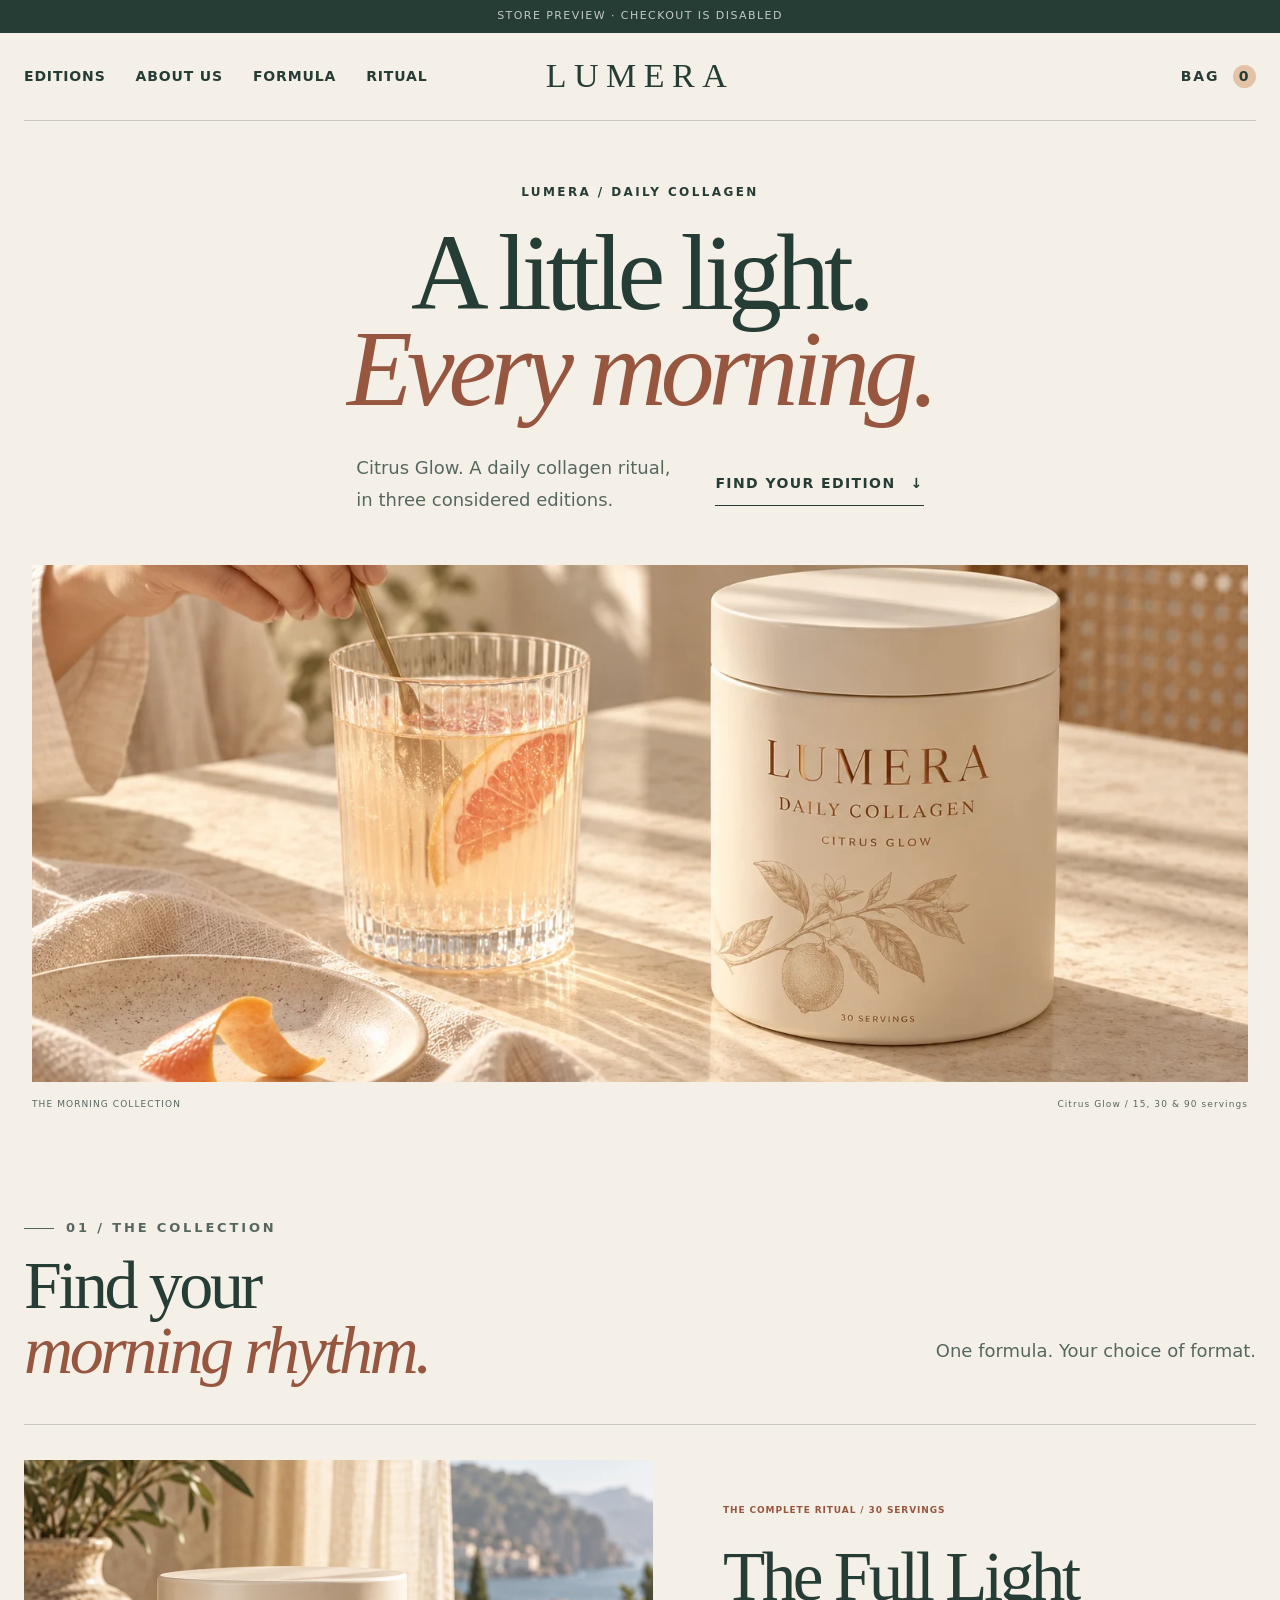
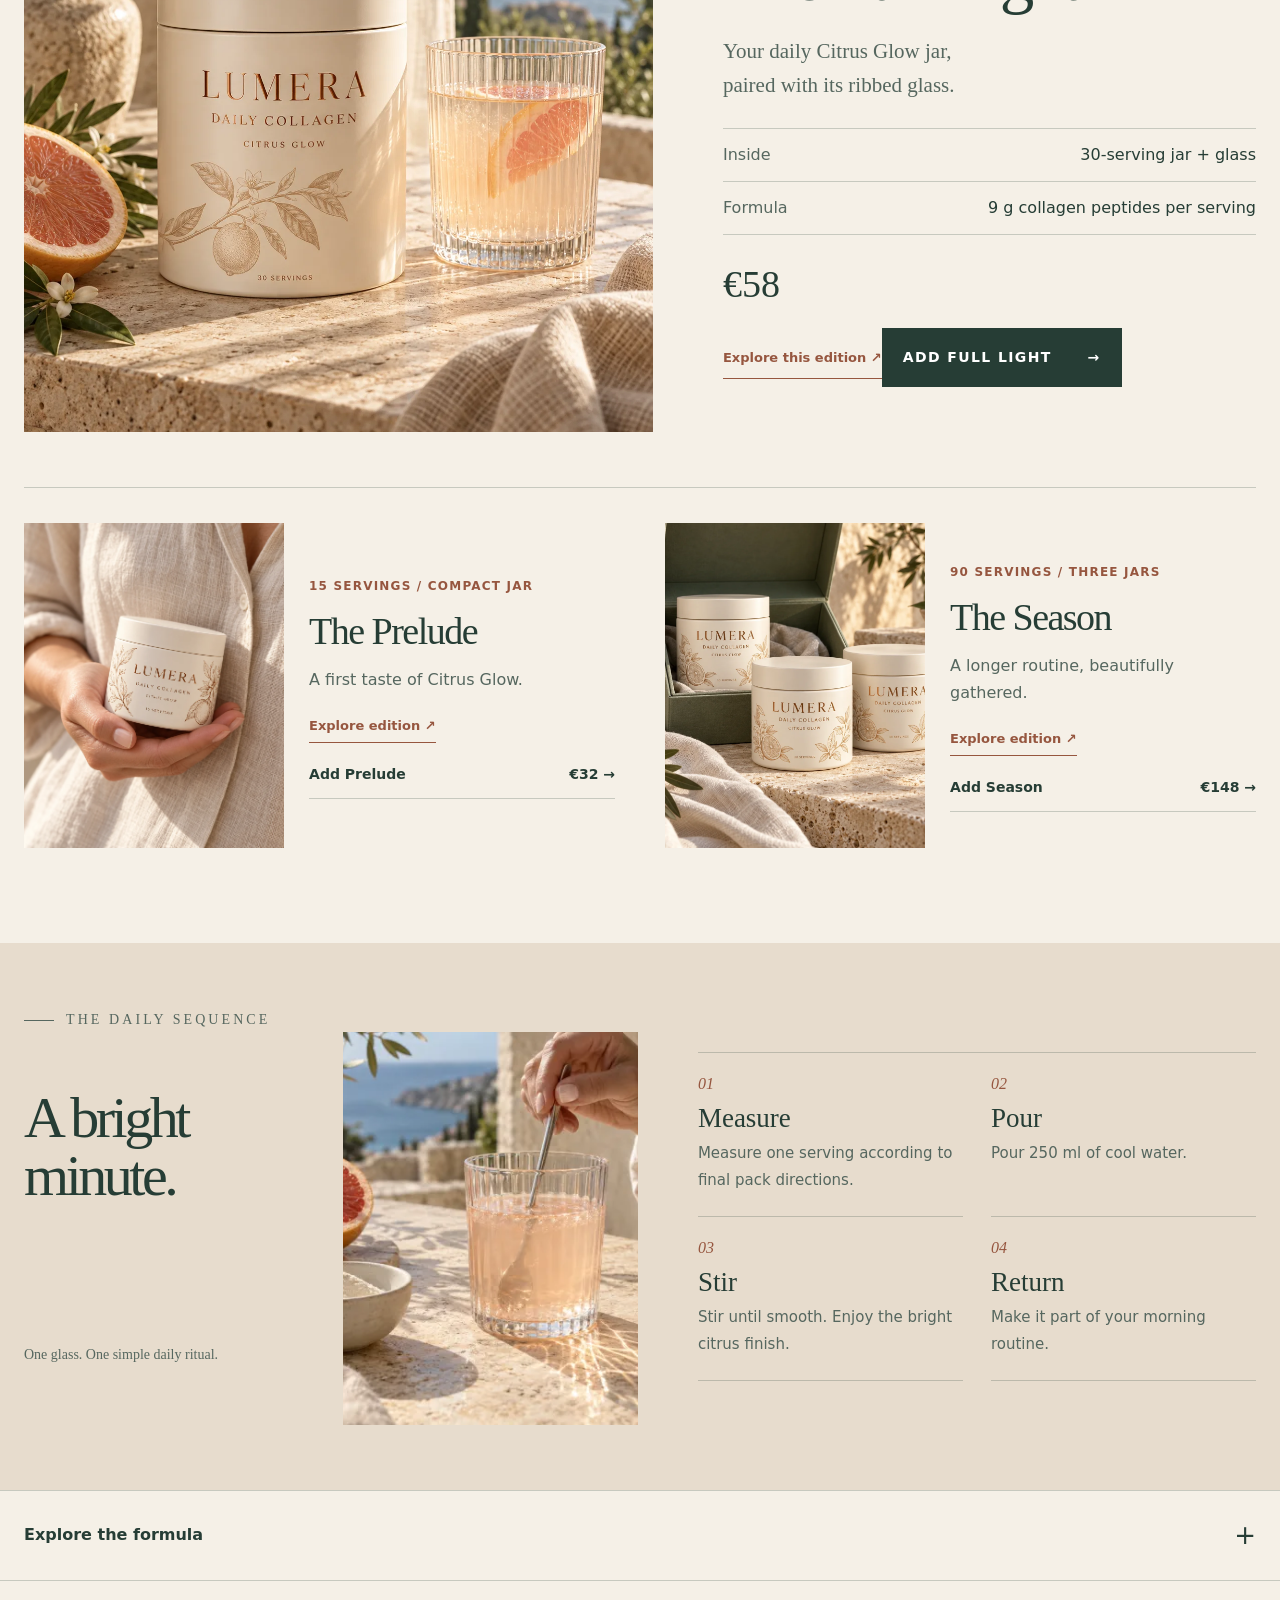
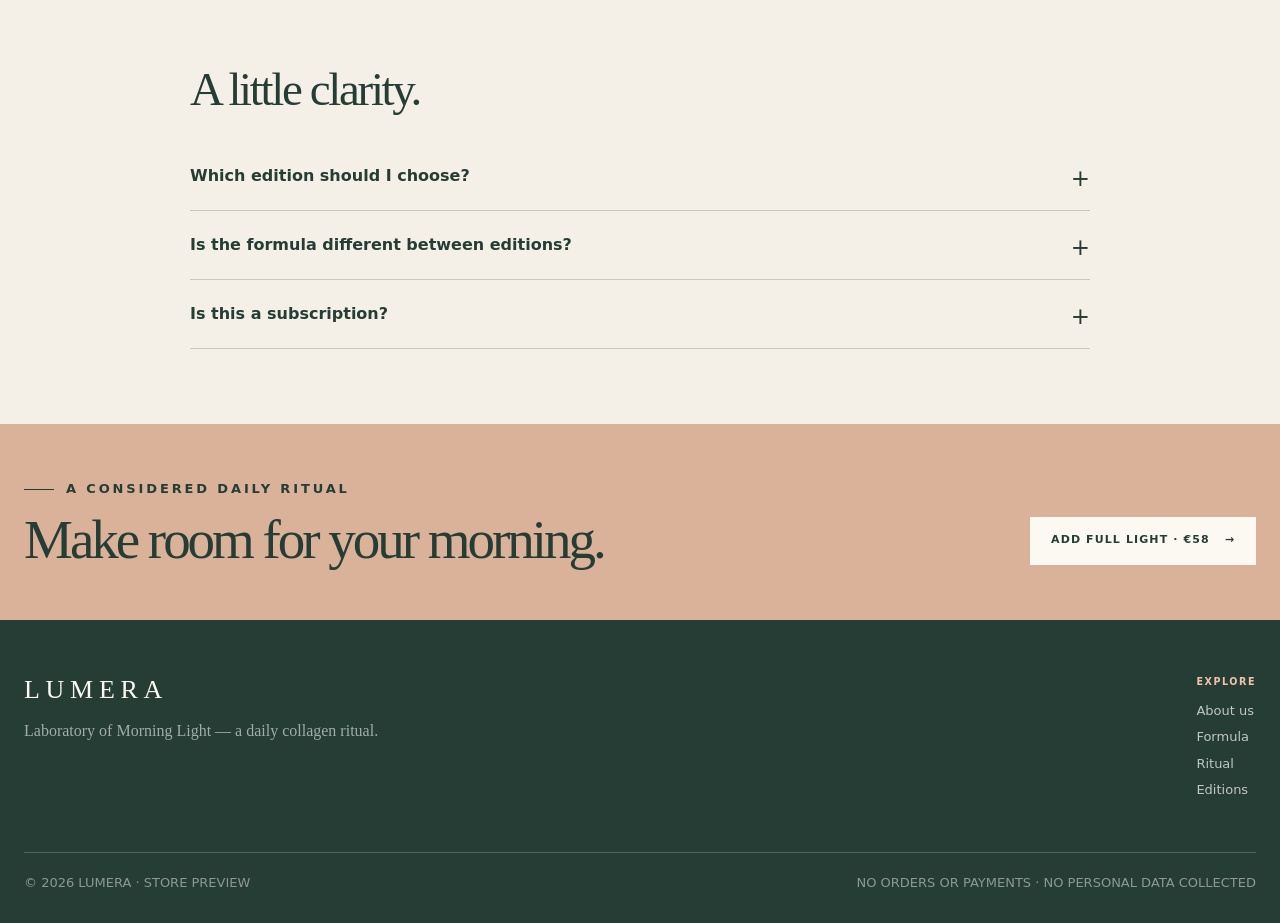
==== commit ac89f813: "Improve desktop hierarchy and add product pages" ====
--- a/index.html
+++ b/index.html
@@ -29,16 +29,17 @@
 <link rel="icon" href="data:,">
 <link rel="stylesheet" href="commerce.css?v=2">
 <link rel="stylesheet" href="identity.css?v=3">
+<link rel="stylesheet" href="desktop-tune.css?v=1">
 </head>
 <body>
 <a class="skip" href="#main">Skip to content</a>
 <div class="demo">Store preview · Checkout is disabled</div>
-<header class="site-header"><nav class="nav shell" aria-label="Primary navigation"><div class="links"><a href="#editions">Shop</a><a href="#ingredient-register">Formula</a><a href="#ritual">Ritual</a></div><a class="wordmark" href="#top" aria-label="LUMERA, return to top">LUMERA</a><button class="bag-button" id="openCart" type="button" aria-label="Open bag, 0 items">Bag <span class="bag-count" id="cartCount">0</span></button></nav></header>
+<header class="site-header"><nav class="nav shell" aria-label="Primary navigation"><div class="links"><a href="#editions">Editions</a><a href="about.html">About us</a><a href="#ingredient-register">Formula</a><a href="#ritual">Ritual</a></div><a class="wordmark" href="#top" aria-label="LUMERA, return to top">LUMERA</a><a class="mobile-about" href="about.html">About</a><button class="bag-button" id="openCart" type="button" aria-label="Open bag, 0 items">Bag <span class="bag-count" id="cartCount">0</span></button></nav></header>
 <main id="main">
 <section class="hero editorial-hero" id="top" aria-labelledby="hero-title"><div class="shell editorial-title"><p class="kicker">LUMERA / DAILY COLLAGEN</p><h1 id="hero-title">A little light.<br><em>Every morning.</em></h1><div class="editorial-intro"><p>Citrus Glow. A daily collagen ritual,<br>in three considered editions.</p><a class="button" href="#editions">Find your edition <span aria-hidden="true">↓</span></a></div></div><figure class="morning-panorama"><img  src="assets/lumera-morning.webp" srcset="assets/lumera-morning-640.webp 640w, assets/lumera-morning.webp 1536w" sizes="(max-width:680px) 94vw, 60vw" width="1536" height="1024" alt="LUMERA Citrus Glow and a hand stirring a glass at a sunlit breakfast table" fetchpriority="high" decoding="async"><figcaption><span>THE MORNING COLLECTION</span><span>Citrus Glow / 15, 30 &amp; 90 servings</span></figcaption></figure></section>
 <section class="edition-atelier shell" id="editions" aria-labelledby="editions-title"><div class="atelier-heading"><p class="kicker">01 / The collection</p><h2 id="editions-title">Find your<br><em>morning rhythm.</em></h2><p>One formula. Your choice of format.</p></div>
-<article class="signature-edition"><figure><img  src="assets/full-light.webp" srcset="assets/full-light-640.webp 640w, assets/full-light.webp 1254w" sizes="(max-width:680px) 94vw, 60vw" width="1254" height="1254" alt="LUMERA thirty-serving jar with a ribbed ritual glass" loading="lazy" decoding="async"></figure><div class="signature-copy"><span class="edition-tag">The complete ritual / 30 servings</span><h3>The Full Light</h3><p>Your daily Citrus Glow jar,<br>paired with its ribbed glass.</p><dl><div><dt>Inside</dt><dd>30-serving jar + glass</dd></div><div><dt>Formula</dt><dd>9 g collagen peptides per serving</dd></div></dl><div class="signature-price"><strong>€58</strong></div><button class="button" type="button" data-add="edition-30">Add Full Light <span aria-hidden="true">→</span></button></div></article>
-<div class="companion-editions"><article class="companion"><figure><img  src="assets/lumera-prelude.webp" srcset="assets/lumera-prelude-640.webp 640w, assets/lumera-prelude.webp 1122w" sizes="(max-width:680px) 94vw, 60vw" width="1122" height="1402" alt="The compact fifteen-serving LUMERA jar held in one hand" loading="lazy" decoding="async"></figure><div><span class="edition-tag">15 servings / Compact jar</span><h3>The Prelude</h3><p>A first taste of Citrus Glow.</p><button type="button" class="edition-link" data-add="edition-15">Add Prelude <span>€32 →</span></button></div></article><article class="companion"><figure><img  src="assets/season.webp" srcset="assets/season-640.webp 640w, assets/season.webp 1254w" sizes="(max-width:680px) 94vw, 60vw" width="1254" height="1254" alt="Three LUMERA jars with a green presentation box" loading="lazy" decoding="async"></figure><div><span class="edition-tag">90 servings / Three jars</span><h3>The Season</h3><p>A longer routine, beautifully gathered.</p><button type="button" class="edition-link" data-add="edition-90">Add Season <span>€148 →</span></button></div></article></div></section>
+<article class="signature-edition"><figure><a href="product.html?edition=30" aria-label="Explore The Full Light"><img src="assets/full-light.webp" srcset="assets/full-light-640.webp 640w, assets/full-light.webp 1254w" sizes="(max-width:680px) 94vw, 60vw" width="1254" height="1254" alt="LUMERA thirty-serving jar with a ribbed ritual glass" loading="lazy" decoding="async"></a></figure><div class="signature-copy"><span class="edition-tag">The complete ritual / 30 servings</span><h3><a href="product.html?edition=30">The Full Light</a></h3><p>Your daily Citrus Glow jar,<br>paired with its ribbed glass.</p><dl><div><dt>Inside</dt><dd>30-serving jar + glass</dd></div><div><dt>Formula</dt><dd>9 g collagen peptides per serving</dd></div></dl><div class="signature-price"><strong>€58</strong></div><a class="edition-detail" href="product.html?edition=30">Explore this edition ↗</a><button class="button" type="button" data-add="edition-30">Add Full Light <span aria-hidden="true">→</span></button></div></article>
+<div class="companion-editions"><article class="companion"><figure><a href="product.html?edition=15" aria-label="Explore The Prelude"><img src="assets/lumera-prelude.webp" srcset="assets/lumera-prelude-640.webp 640w, assets/lumera-prelude.webp 1122w" sizes="(max-width:680px) 94vw, 60vw" width="1122" height="1402" alt="The compact fifteen-serving LUMERA jar held in one hand" loading="lazy" decoding="async"></a></figure><div><span class="edition-tag">15 servings / Compact jar</span><h3><a href="product.html?edition=15">The Prelude</a></h3><p>A first taste of Citrus Glow.</p><a class="edition-detail" href="product.html?edition=15">Explore edition ↗</a><button type="button" class="edition-link" data-add="edition-15">Add Prelude <span>€32 →</span></button></div></article><article class="companion"><figure><a href="product.html?edition=90" aria-label="Explore The Season"><img src="assets/season.webp" srcset="assets/season-640.webp 640w, assets/season.webp 1254w" sizes="(max-width:680px) 94vw, 60vw" width="1254" height="1254" alt="Three LUMERA jars with a green presentation box" loading="lazy" decoding="async"></a></figure><div><span class="edition-tag">90 servings / Three jars</span><h3><a href="product.html?edition=90">The Season</a></h3><p>A longer routine, beautifully gathered.</p><a class="edition-detail" href="product.html?edition=90">Explore edition ↗</a><button type="button" class="edition-link" data-add="edition-90">Add Season <span>€148 →</span></button></div></article></div></section>
 <section class="spread ritual" id="ritual" aria-labelledby="ritual-title"><div class="ritual-grid shell"><div class="ritual-title"><p class="kicker">The daily sequence</p><h2 id="ritual-title">A bright minute.</h2><figure class="ritual-photo"><img src="assets/ritual.webp" srcset="assets/ritual-640.webp 640w, assets/ritual.webp 1536w" sizes="(max-width:680px) 92vw, 42vw" width="1536" height="1024" alt="A hand stirring a pale citrus drink in a ribbed glass in Mediterranean morning light" loading="lazy"><figcaption>A quiet moment, made daily.</figcaption></figure><p>One glass. One simple daily ritual.</p></div><div class="steps">
 <article class="step"><div><h3>Measure</h3><p>Measure one serving according to final pack directions.</p></div></article>
 <article class="step"><div><h3>Pour</h3><p>Pour 250 ml of cool water.</p></div></article>
@@ -58,7 +59,7 @@
 
 <section class="purchase-faq shell" aria-labelledby="questions-title"><div><p class="kicker">Before your first morning</p><h2 id="questions-title">A little clarity.</h2></div><div><details><summary>Which edition should I choose?</summary><p>Prelude: 15 servings. Full Light: 30 servings + glass. Season: three jars, 90 servings.</p></details><details><summary>Is the formula different between editions?</summary><p>No. All contain Citrus Glow; only the quantity and presentation change.</p></details><details><summary>Is this a subscription?</summary><p>No. The preview bag does not start a subscription or place an order.</p></details></div></section><section class="closing" aria-labelledby="closing-title"><div class="closing-grid shell"><div><p class="kicker">A considered daily ritual</p><h2 id="closing-title">Make room for your morning.</h2></div><button class="button" type="button" data-add="edition-30">Add Full Light · €58 <span aria-hidden="true">→</span></button></div></section>
 </main>
-<footer><div class="shell"><div class="footer-grid"><div class="footer-mark"><a class="wordmark" href="#top">LUMERA</a><p>Laboratory of Morning Light — a daily collagen ritual.</p></div><div class="footer-col"><b>Explore</b><a href="#ingredient-register">Formula</a><a href="#ritual">Ritual</a><a href="#editions">Editions</a></div></div><div class="footer-bottom"><span>© 2026 LUMERA · STORE PREVIEW</span><span>NO ORDERS OR PAYMENTS · NO PERSONAL DATA COLLECTED</span></div></div></footer>
+<footer><div class="shell"><div class="footer-grid"><div class="footer-mark"><a class="wordmark" href="#top">LUMERA</a><p>Laboratory of Morning Light — a daily collagen ritual.</p></div><div class="footer-col"><b>Explore</b><a href="about.html">About us</a><a href="#ingredient-register">Formula</a><a href="#ritual">Ritual</a><a href="#editions">Editions</a></div></div><div class="footer-bottom"><span>© 2026 LUMERA · STORE PREVIEW</span><span>NO ORDERS OR PAYMENTS · NO PERSONAL DATA COLLECTED</span></div></div></footer>
 <div class="overlay" id="overlay"></div><aside class="cart" id="cart" role="dialog" aria-modal="true" aria-labelledby="cartTitle" aria-hidden="true"><div class="cart-head"><h2 id="cartTitle">The morning bag</h2><button class="cart-close" id="closeCart" type="button" aria-label="Close bag">×</button></div><div class="cart-items" id="cartItems"></div><div class="cart-foot"><div class="subtotal"><span>Subtotal</span><strong id="subtotal">€0</strong></div><button class="button accent" id="checkout" type="button">Demo checkout</button><p class="cart-note">Demonstration only. Checkout does not collect details or process payment.</p></div></aside><div class="toast" id="toast" role="status" aria-live="polite"></div>
 <div class="mobile-purchase" aria-label="Quick purchase"><div><strong>The Full Light</strong><span>30 servings + glass · €58</span></div><button type="button" class="purchase-button" data-add="edition-30">Add to bag →</button></div>
 <script src="cart.js" defer></script>
--- a/desktop-tune.css
+++ b/desktop-tune.css
@@ -0,0 +1,31 @@
+@media(min-width:1001px){
+  .nav .wordmark{font-size:34px}
+  .nav .links{font-size:14px;gap:30px;letter-spacing:.06em}
+  .bag-button{font-size:14px}
+  .demo{font-size:11px;padding:8px 15px}
+  .editorial-title .kicker{font-size:12px}
+  .editorial-intro>p{font-size:18px}
+  .editorial-intro .button{font-size:14px}
+  .atelier-heading .kicker,.closing .kicker{font-size:13px}
+  .atelier-heading>p{font-size:18px}
+  .signature-copy>p{font-size:21px}
+  .signature-copy dl{font-size:16px}
+  .signature-copy .button{font-size:14px;min-height:59px}
+  .companion .edition-tag{font-size:12px}
+  .companion p{font-size:16px}
+  .edition-link{font-size:14px}
+  .step p{font-size:15px}
+  .technical>summary,.purchase-faq summary{font-size:16px}
+  .purchase-faq details p{font-size:15px}
+  .footer-bottom{font-size:13px}
+}
+.signature-copy h3 a:hover,.companion h3 a:hover{color:var(--copper)}
+.edition-detail{display:inline-flex;align-items:center;min-height:42px;margin:0 0 17px;border-bottom:1px solid var(--copper);color:var(--copper);font-size:13px;font-weight:750}
+.companion .edition-detail{min-height:34px;margin:0 0 7px}
+.mobile-about{display:none}
+@media(max-width:680px){
+  .nav{grid-template-columns:1fr auto auto;gap:15px}
+  .mobile-about{display:block;grid-column:2;grid-row:1;font-size:12px;font-weight:800;text-transform:uppercase}
+  .nav .bag-button{grid-column:3}
+  .edition-detail{font-size:13px}
+}
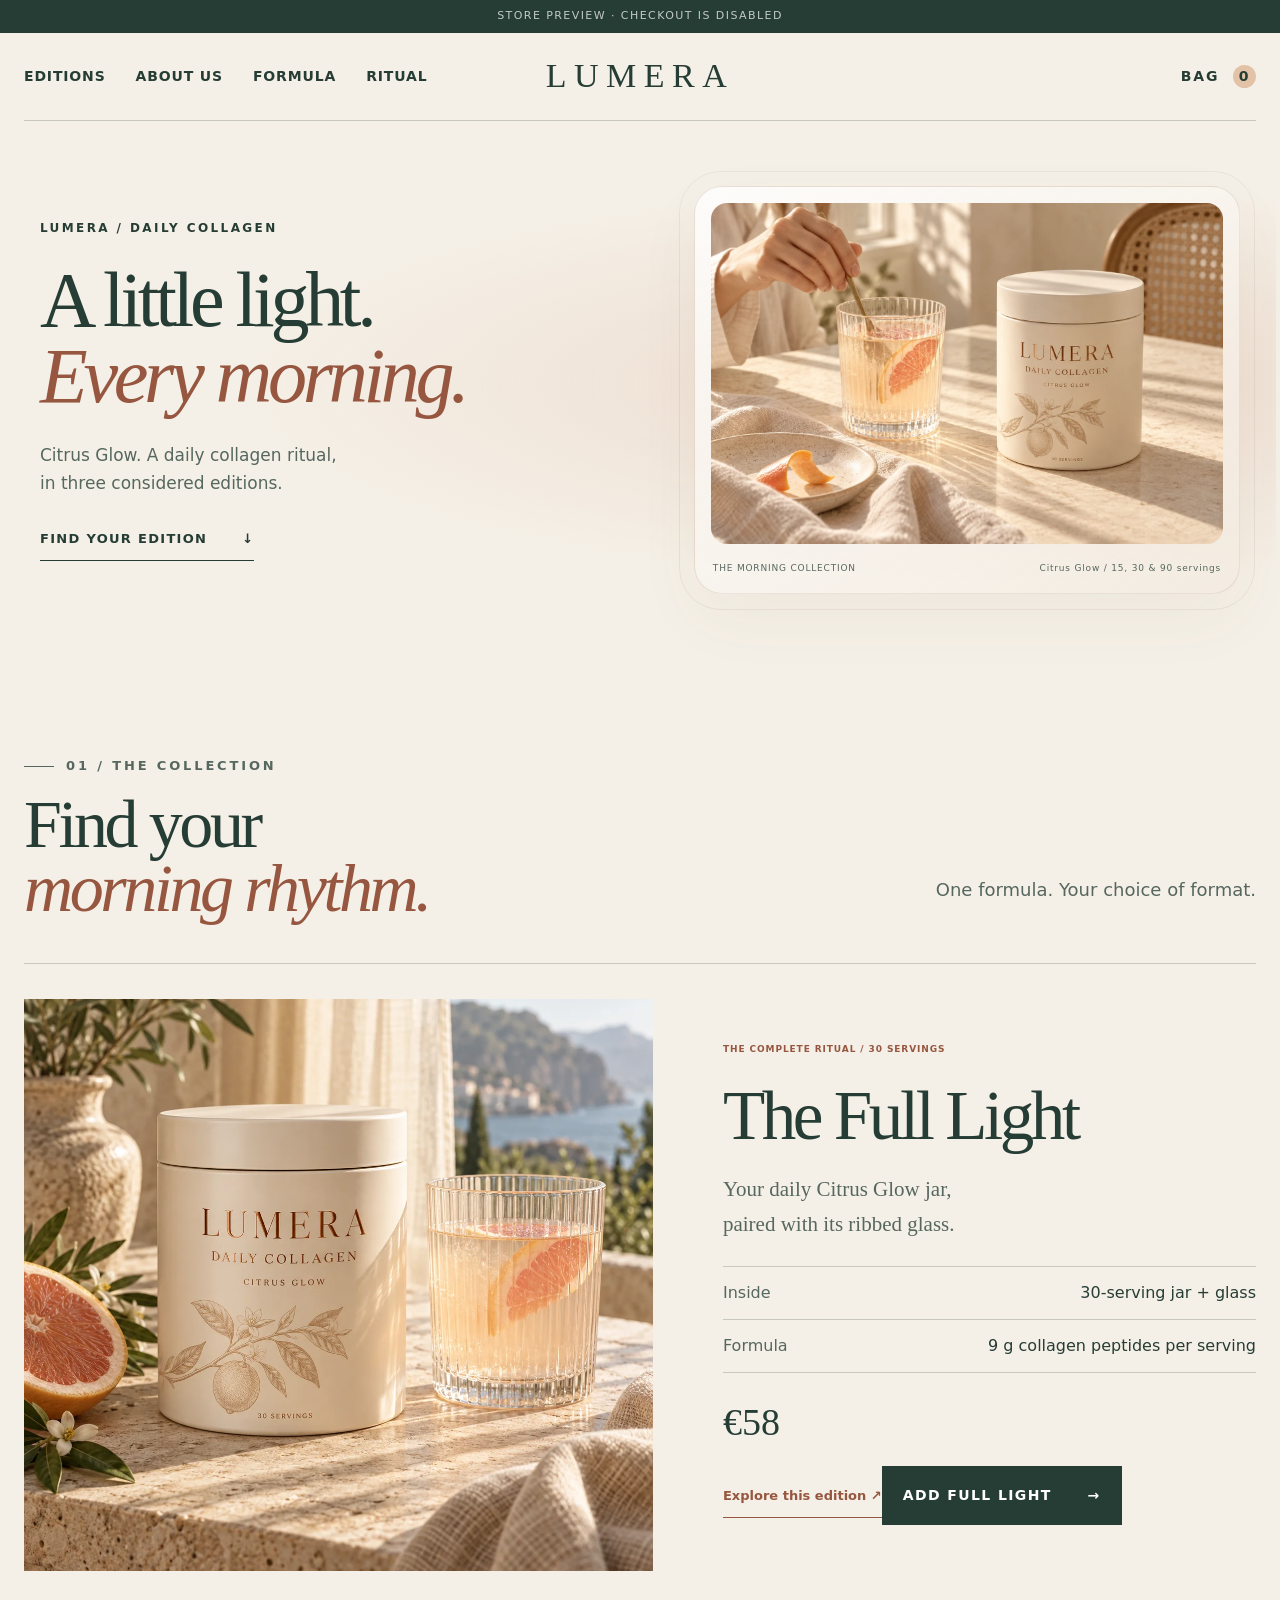
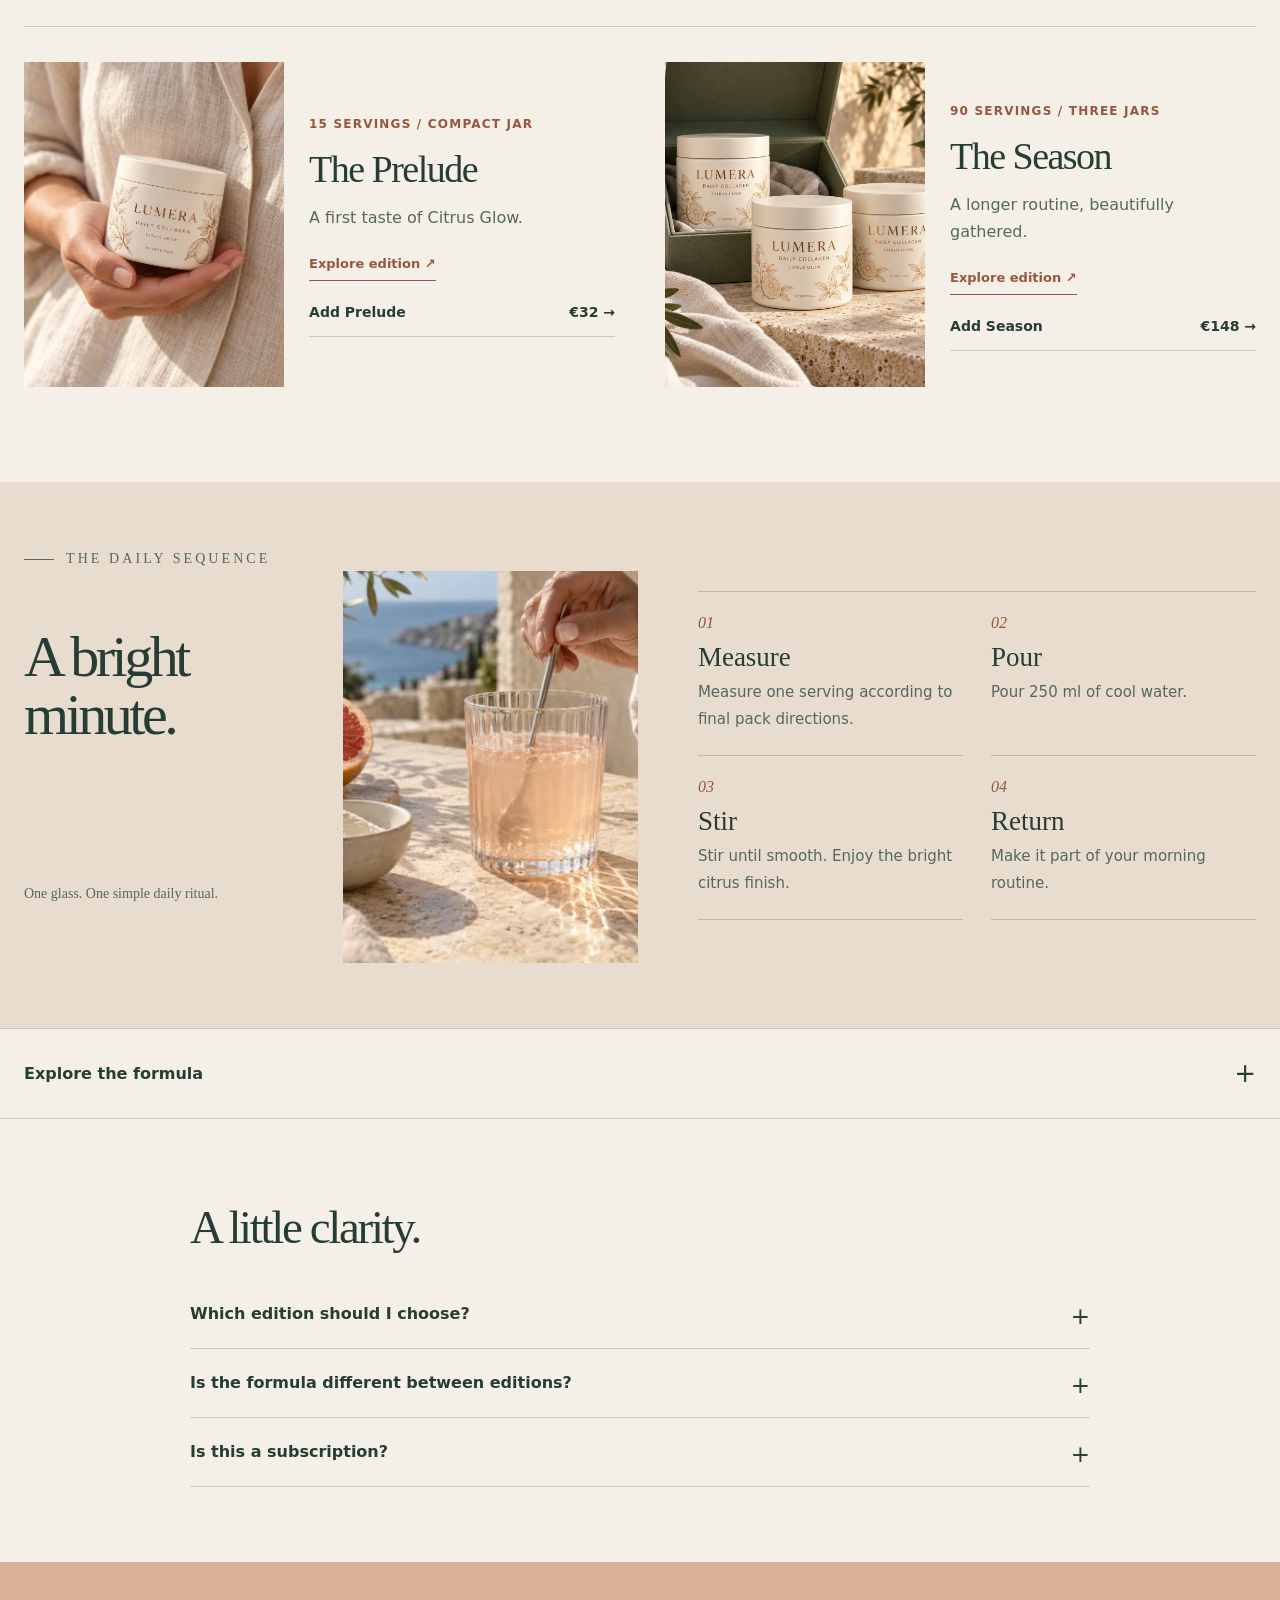
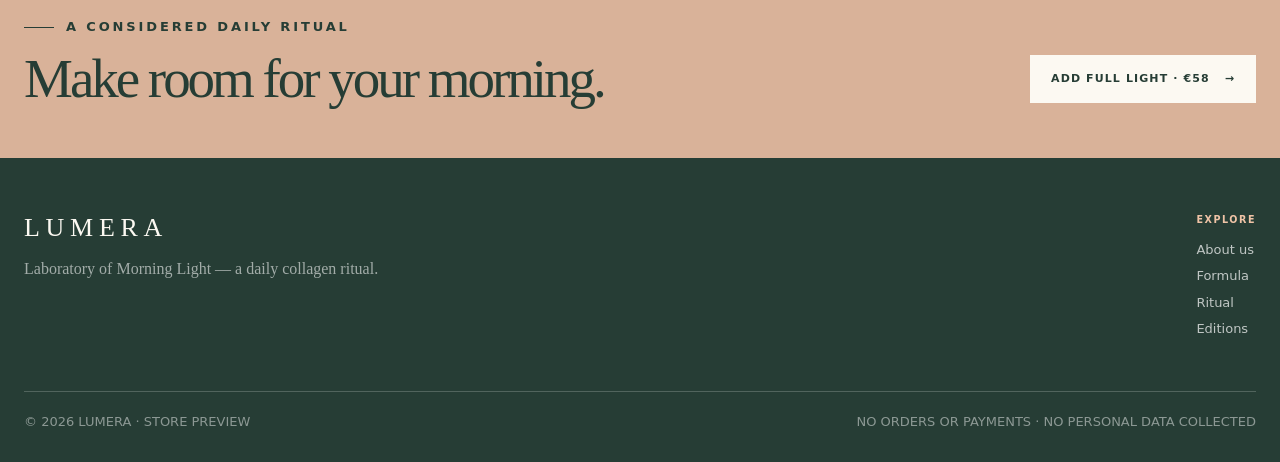
==== commit d1e4d679: "Create compact softly animated morning-light hero" ====
--- a/index.html
+++ b/index.html
@@ -29,7 +29,7 @@
 <link rel="icon" href="data:,">
 <link rel="stylesheet" href="commerce.css?v=2">
 <link rel="stylesheet" href="identity.css?v=3">
-<link rel="stylesheet" href="desktop-tune.css?v=1">
+<link rel="stylesheet" href="desktop-tune.css?v=20260922d">
 </head>
 <body>
 <a class="skip" href="#main">Skip to content</a>
@@ -62,6 +62,6 @@
 <footer><div class="shell"><div class="footer-grid"><div class="footer-mark"><a class="wordmark" href="#top">LUMERA</a><p>Laboratory of Morning Light — a daily collagen ritual.</p></div><div class="footer-col"><b>Explore</b><a href="about.html">About us</a><a href="#ingredient-register">Formula</a><a href="#ritual">Ritual</a><a href="#editions">Editions</a></div></div><div class="footer-bottom"><span>© 2026 LUMERA · STORE PREVIEW</span><span>NO ORDERS OR PAYMENTS · NO PERSONAL DATA COLLECTED</span></div></div></footer>
 <div class="overlay" id="overlay"></div><aside class="cart" id="cart" role="dialog" aria-modal="true" aria-labelledby="cartTitle" aria-hidden="true"><div class="cart-head"><h2 id="cartTitle">The morning bag</h2><button class="cart-close" id="closeCart" type="button" aria-label="Close bag">×</button></div><div class="cart-items" id="cartItems"></div><div class="cart-foot"><div class="subtotal"><span>Subtotal</span><strong id="subtotal">€0</strong></div><button class="button accent" id="checkout" type="button">Demo checkout</button><p class="cart-note">Demonstration only. Checkout does not collect details or process payment.</p></div></aside><div class="toast" id="toast" role="status" aria-live="polite"></div>
 <div class="mobile-purchase" aria-label="Quick purchase"><div><strong>The Full Light</strong><span>30 servings + glass · €58</span></div><button type="button" class="purchase-button" data-add="edition-30">Add to bag →</button></div>
-<script src="cart.js" defer></script>
+<script src="cart.js?v=20260922b" defer></script>
 <script src="app.js" defer></script>
 </body></html>
--- a/desktop-tune.css
+++ b/desktop-tune.css
@@ -29,3 +29,25 @@
   .nav .bag-button{grid-column:3}
   .edition-detail{font-size:13px}
 }
+/* Visibility and inertness change immediately so keyboard focus can enter. */
+.cart{transition-property:transform}
+/* A compact light-study hero: quiet motion, no oversized photo wall. */
+.editorial-hero{position:relative;isolation:isolate;display:grid;grid-template-columns:1.08fr 1fr;align-items:center;gap:clamp(28px,5vw,80px);width:min(1320px,calc(100% - 80px));margin:0 auto;min-height:0;padding:65px 0 72px!important;overflow:visible}
+.editorial-hero::before{content:"";position:absolute;z-index:-1;inset:4% -3%;background:radial-gradient(ellipse at 78% 48%,#e6c8b788,transparent 54%);pointer-events:none;animation:lumera-light 4s ease-out both}
+.editorial-title{width:100%;padding:0;text-align:left;min-width:0}
+.editorial-hero h1{font-size:clamp(60px,6.1vw,98px);line-height:.98;letter-spacing:-.055em}
+.editorial-title .kicker{margin-bottom:25px}
+.editorial-intro{display:block;margin-top:26px}
+.editorial-intro>p{font-size:17px;text-align:left;line-height:1.65}
+.editorial-intro .button{margin-top:20px;font-size:13px;gap:35px}
+.morning-panorama{width:100%;max-width:570px;margin:0;justify-self:end;position:relative;padding:16px;border:1px solid #b69d8640;border-radius:28px;background:linear-gradient(145deg,#ffffffc9,#f2e9dd99);box-shadow:0 24px 65px #60482d0d;animation:lumera-arrive 1.4s cubic-bezier(.2,.7,.2,1) both}
+.morning-panorama::before{content:"";position:absolute;inset:-16px;border:1px solid #b69d862b;border-radius:42px;pointer-events:none;animation:lumera-halo 3.8s ease-out both}
+.morning-panorama img{width:100%;height:auto;aspect-ratio:3/2;object-fit:contain;border-radius:16px}
+.morning-panorama figcaption{font-size:9px;gap:18px;padding:17px 2px 2px;line-height:1.6;letter-spacing:.09em}
+.morning-panorama figcaption span:last-child{text-align:right}
+@keyframes lumera-arrive{from{opacity:0;transform:translateY(18px)}to{opacity:1;transform:none}}
+@keyframes lumera-light{from{opacity:.2;transform:translateX(-25px)}to{opacity:1;transform:none}}
+@keyframes lumera-halo{from{opacity:0;transform:scale(.95)}to{opacity:1;transform:scale(1)}}
+@media(max-width:1000px){.editorial-hero{width:calc(100% - 48px);gap:25px;padding:48px 0 54px!important}.editorial-hero h1{font-size:clamp(48px,6.5vw,65px)}.morning-panorama{padding:12px}.morning-panorama figcaption{font-size:8px}}
+@media(max-width:680px){.editorial-hero{width:calc(100% - 36px);grid-template-columns:1fr;gap:30px;padding:30px 0 35px!important}.editorial-title{text-align:center}.editorial-title .kicker{font-size:10px;margin-bottom:18px}.editorial-hero h1{font-size:clamp(48px,13vw,72px)}.editorial-intro{margin-top:18px}.editorial-intro>p{text-align:center;font-size:14px}.editorial-intro .button{margin-top:12px;font-size:12px}.morning-panorama{max-width:420px;justify-self:center;border-radius:20px;padding:10px}.morning-panorama::before{inset:-8px;border-radius:28px}.morning-panorama img{border-radius:12px;aspect-ratio:3/2}.morning-panorama figcaption{padding-top:12px;font-size:8px}.edition-atelier{padding-top:32px}}
+@media(prefers-reduced-motion:reduce){.editorial-hero::before,.morning-panorama,.morning-panorama::before{animation:none!important;transform:none!important}}
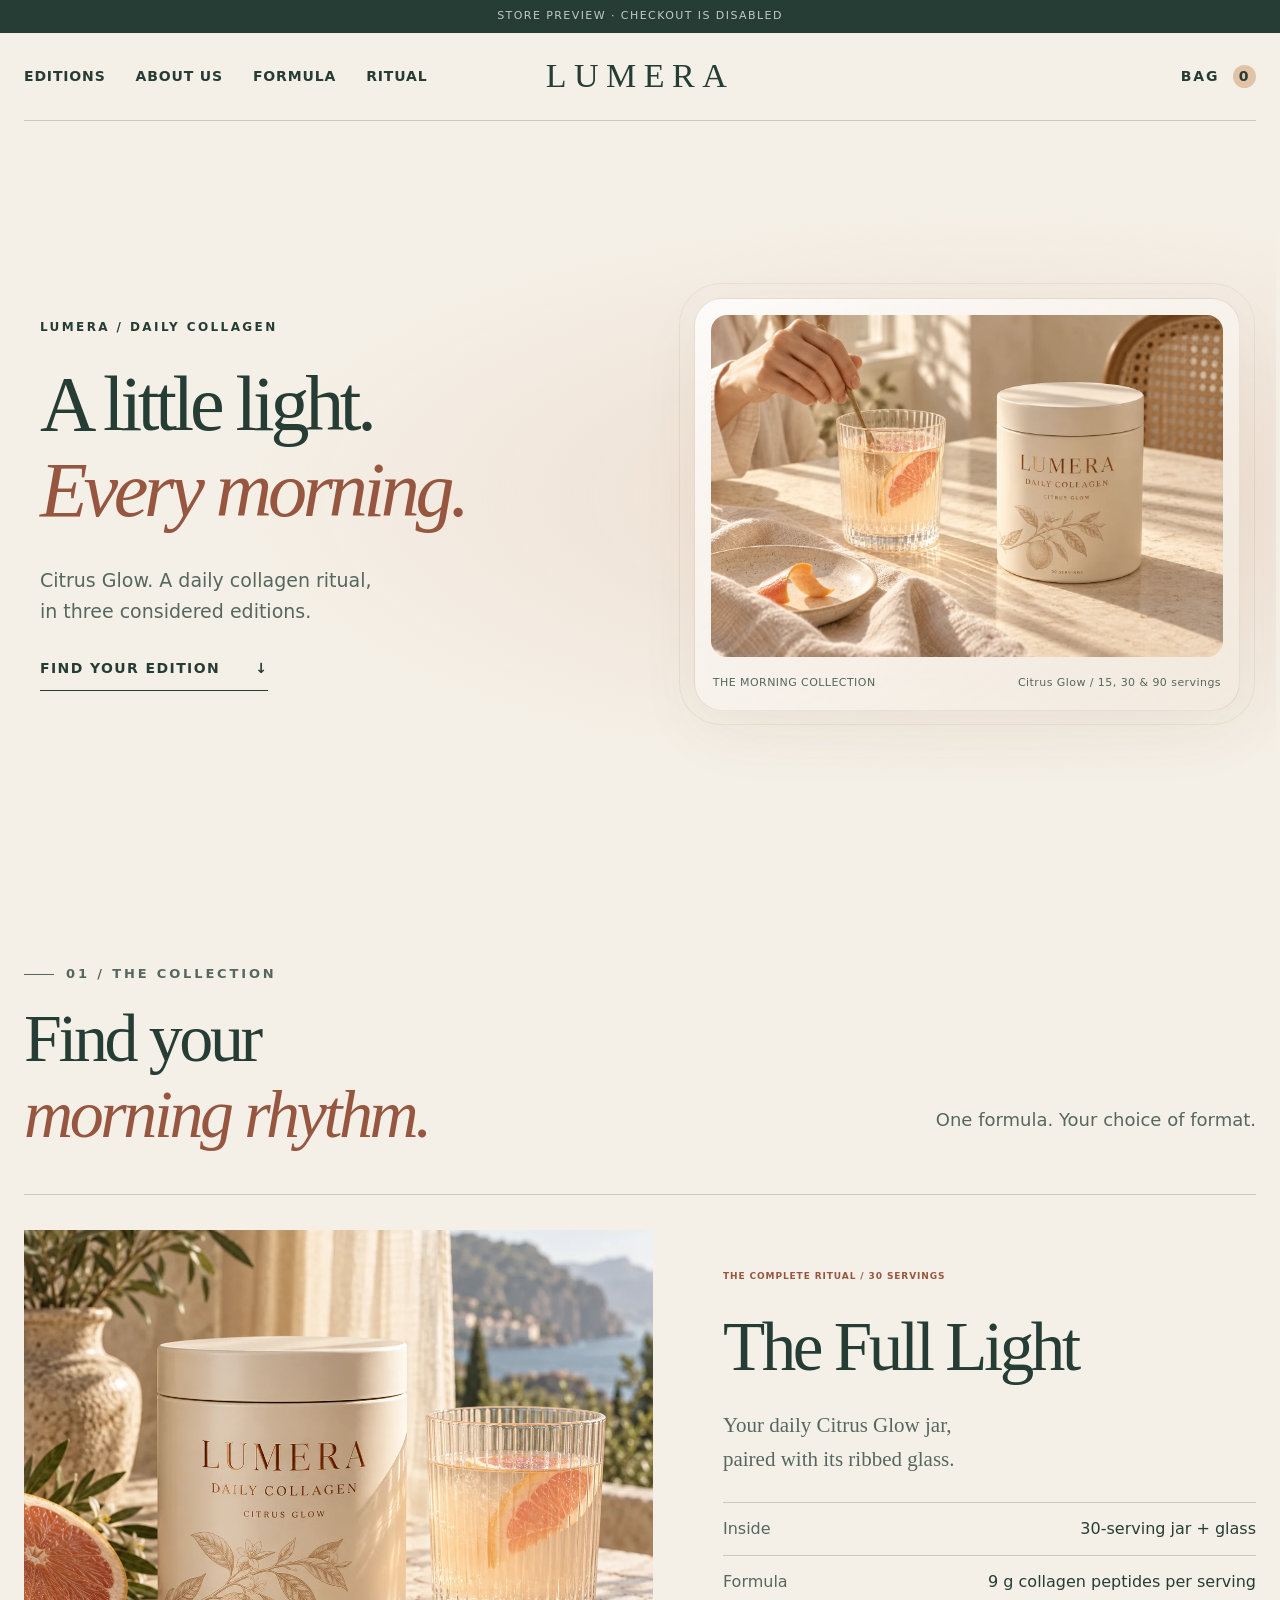
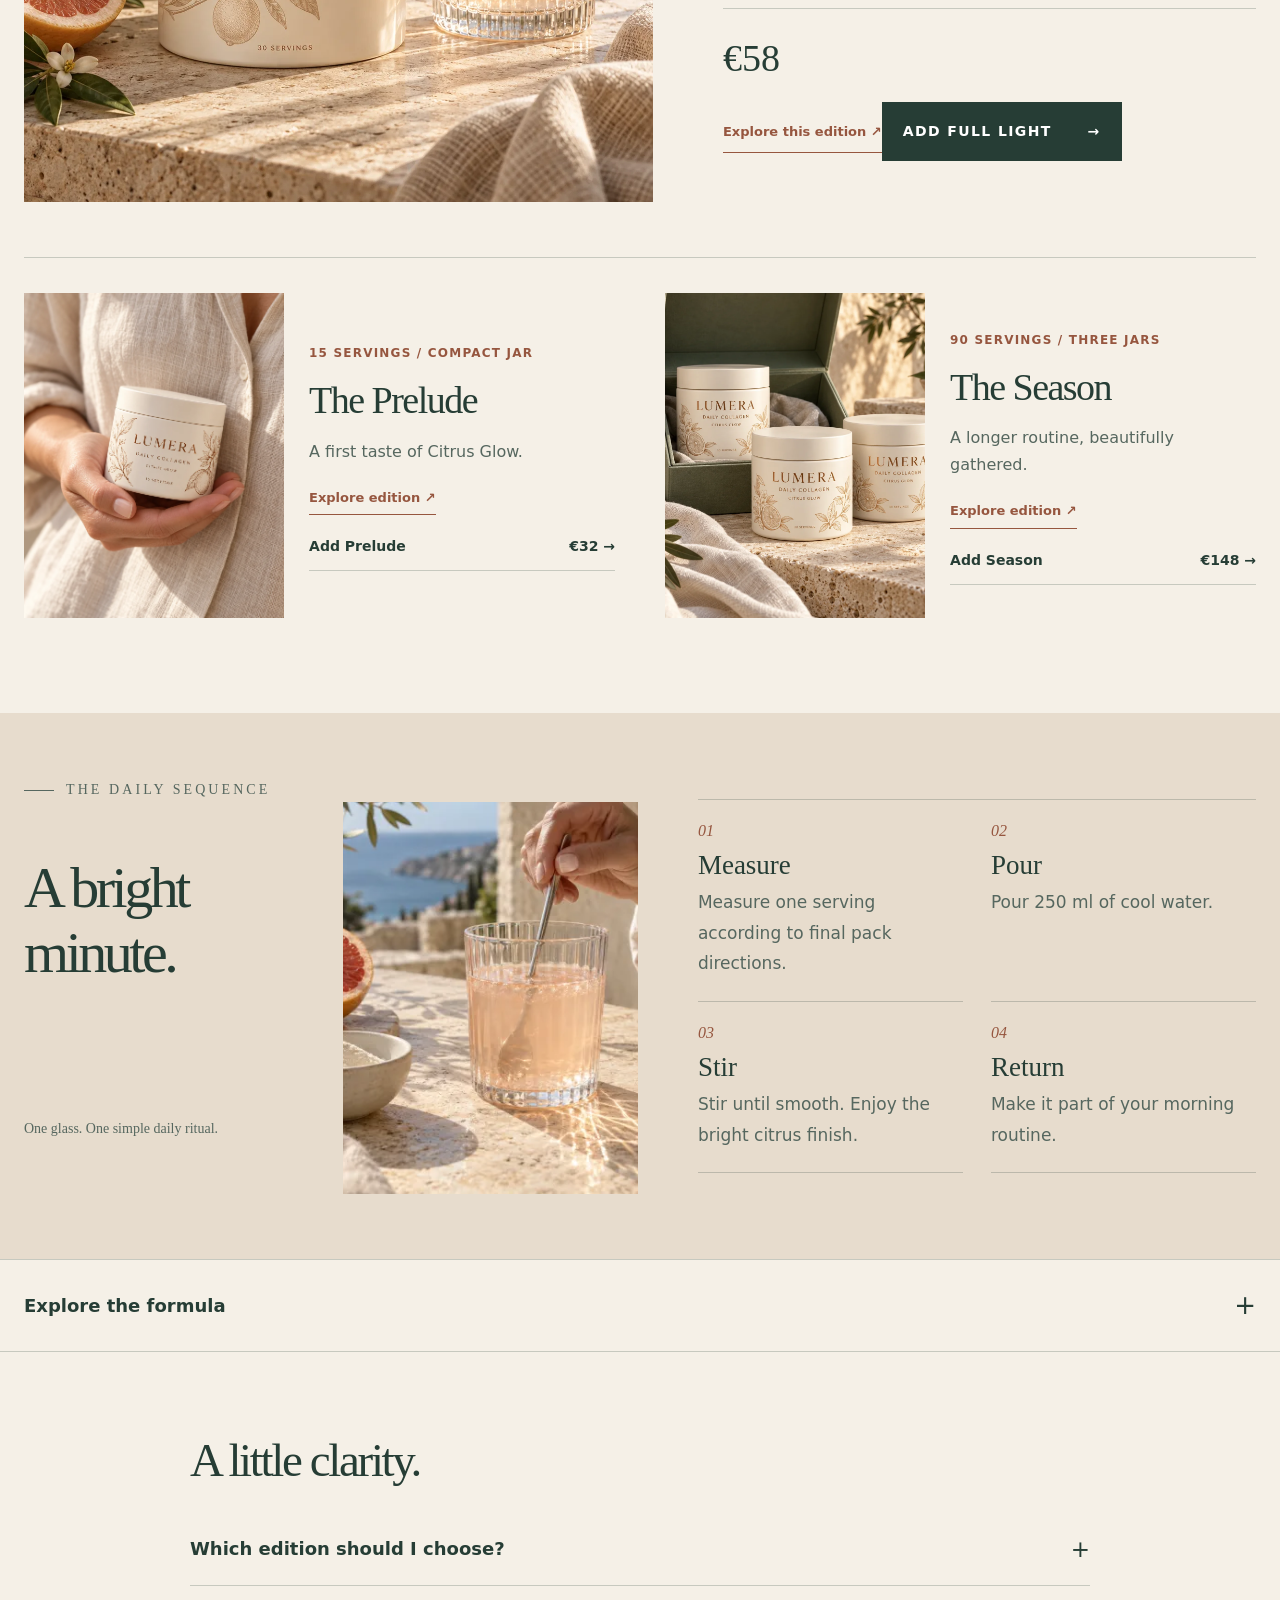
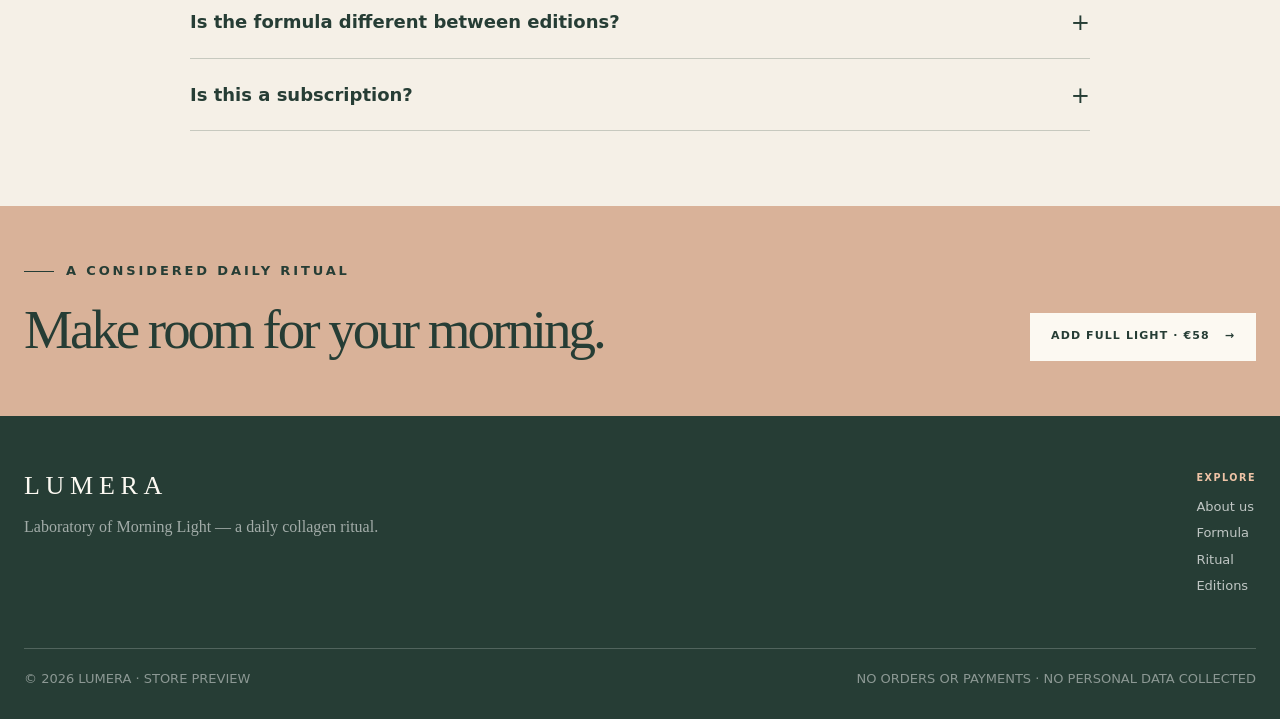
==== commit 4d97f0ff: "Center editorial hero and give serif typography breathing room" ====
--- a/index.html
+++ b/index.html
@@ -29,7 +29,7 @@
 <link rel="icon" href="data:,">
 <link rel="stylesheet" href="commerce.css?v=2">
 <link rel="stylesheet" href="identity.css?v=3">
-<link rel="stylesheet" href="desktop-tune.css?v=20260922d">
+<link rel="stylesheet" href="desktop-tune.css?v=20260922e">
 </head>
 <body>
 <a class="skip" href="#main">Skip to content</a>
--- a/desktop-tune.css
+++ b/desktop-tune.css
@@ -51,3 +51,10 @@
 @media(max-width:1000px){.editorial-hero{width:calc(100% - 48px);gap:25px;padding:48px 0 54px!important}.editorial-hero h1{font-size:clamp(48px,6.5vw,65px)}.morning-panorama{padding:12px}.morning-panorama figcaption{font-size:8px}}
 @media(max-width:680px){.editorial-hero{width:calc(100% - 36px);grid-template-columns:1fr;gap:30px;padding:30px 0 35px!important}.editorial-title{text-align:center}.editorial-title .kicker{font-size:10px;margin-bottom:18px}.editorial-hero h1{font-size:clamp(48px,13vw,72px)}.editorial-intro{margin-top:18px}.editorial-intro>p{text-align:center;font-size:14px}.editorial-intro .button{margin-top:12px;font-size:12px}.morning-panorama{max-width:420px;justify-self:center;border-radius:20px;padding:10px}.morning-panorama::before{inset:-8px;border-radius:28px}.morning-panorama img{border-radius:12px;aspect-ratio:3/2}.morning-panorama figcaption{padding-top:12px;font-size:8px}.edition-atelier{padding-top:32px}}
 @media(prefers-reduced-motion:reduce){.editorial-hero::before,.morning-panorama,.morning-panorama::before{animation:none!important;transform:none!important}}
+/* Give serif ascenders/descenders room and keep the opening composition complete. */
+.editorial-hero h1{line-height:1.1;padding-bottom:.08em}
+.atelier-heading h2,.signature-copy h3,.companion h3,.ritual-title h2,.closing h2{line-height:1.12;overflow:visible}
+.morning-panorama figcaption{font-size:11px;letter-spacing:.04em;flex-wrap:wrap}
+.atelier-heading>p{line-height:1.65}
+@media(min-width:1001px){.editorial-hero{min-height:calc(100svh - 122px);padding:80px 0 90px!important}.edition-atelier{padding-top:64px}.editorial-intro>p{font-size:19px}.editorial-intro .button{font-size:14px}.step p{font-size:17px}.technical>summary,.purchase-faq summary{font-size:18px;line-height:1.55}.purchase-faq details p{font-size:17px;line-height:1.75}}
+@media(max-width:680px){.editorial-hero h1{line-height:1.08}.morning-panorama figcaption{font-size:10px}.morning-panorama figcaption span:last-child{text-align:left}.atelier-heading h2{line-height:1.12}}
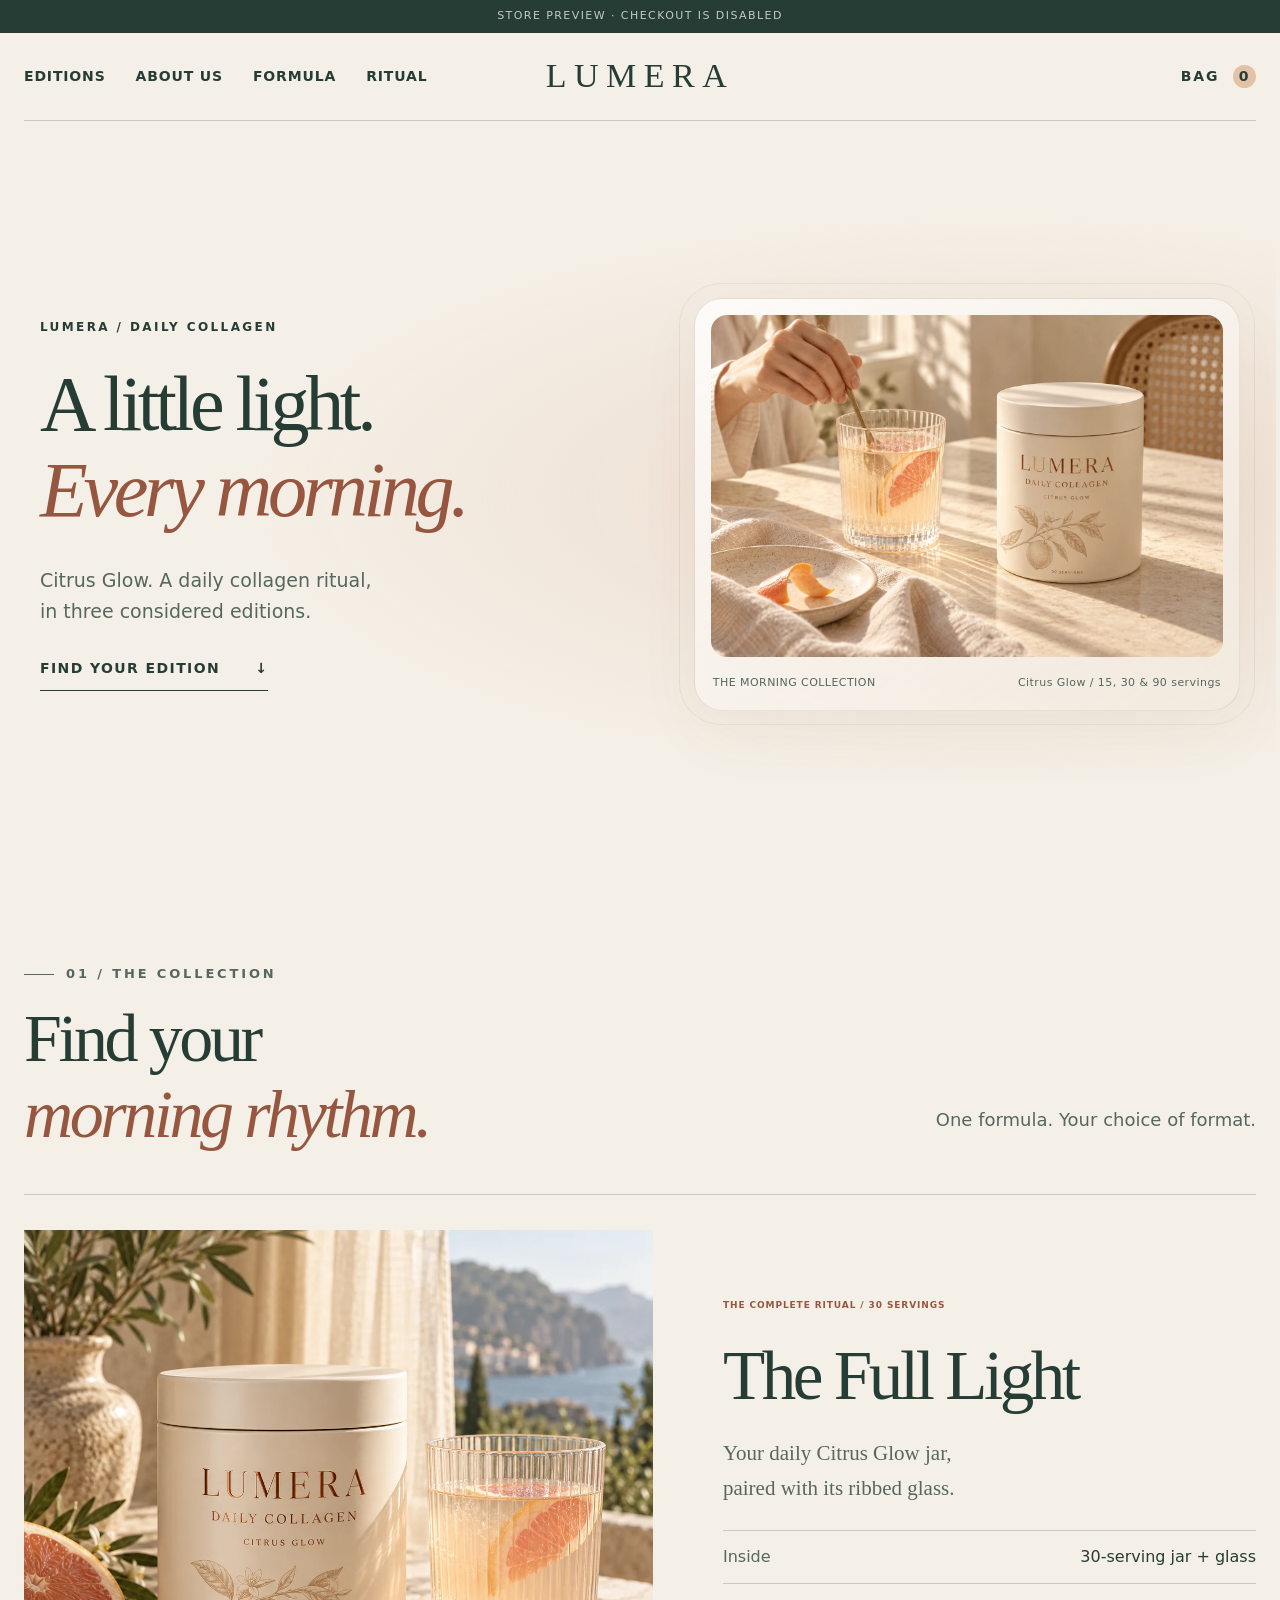
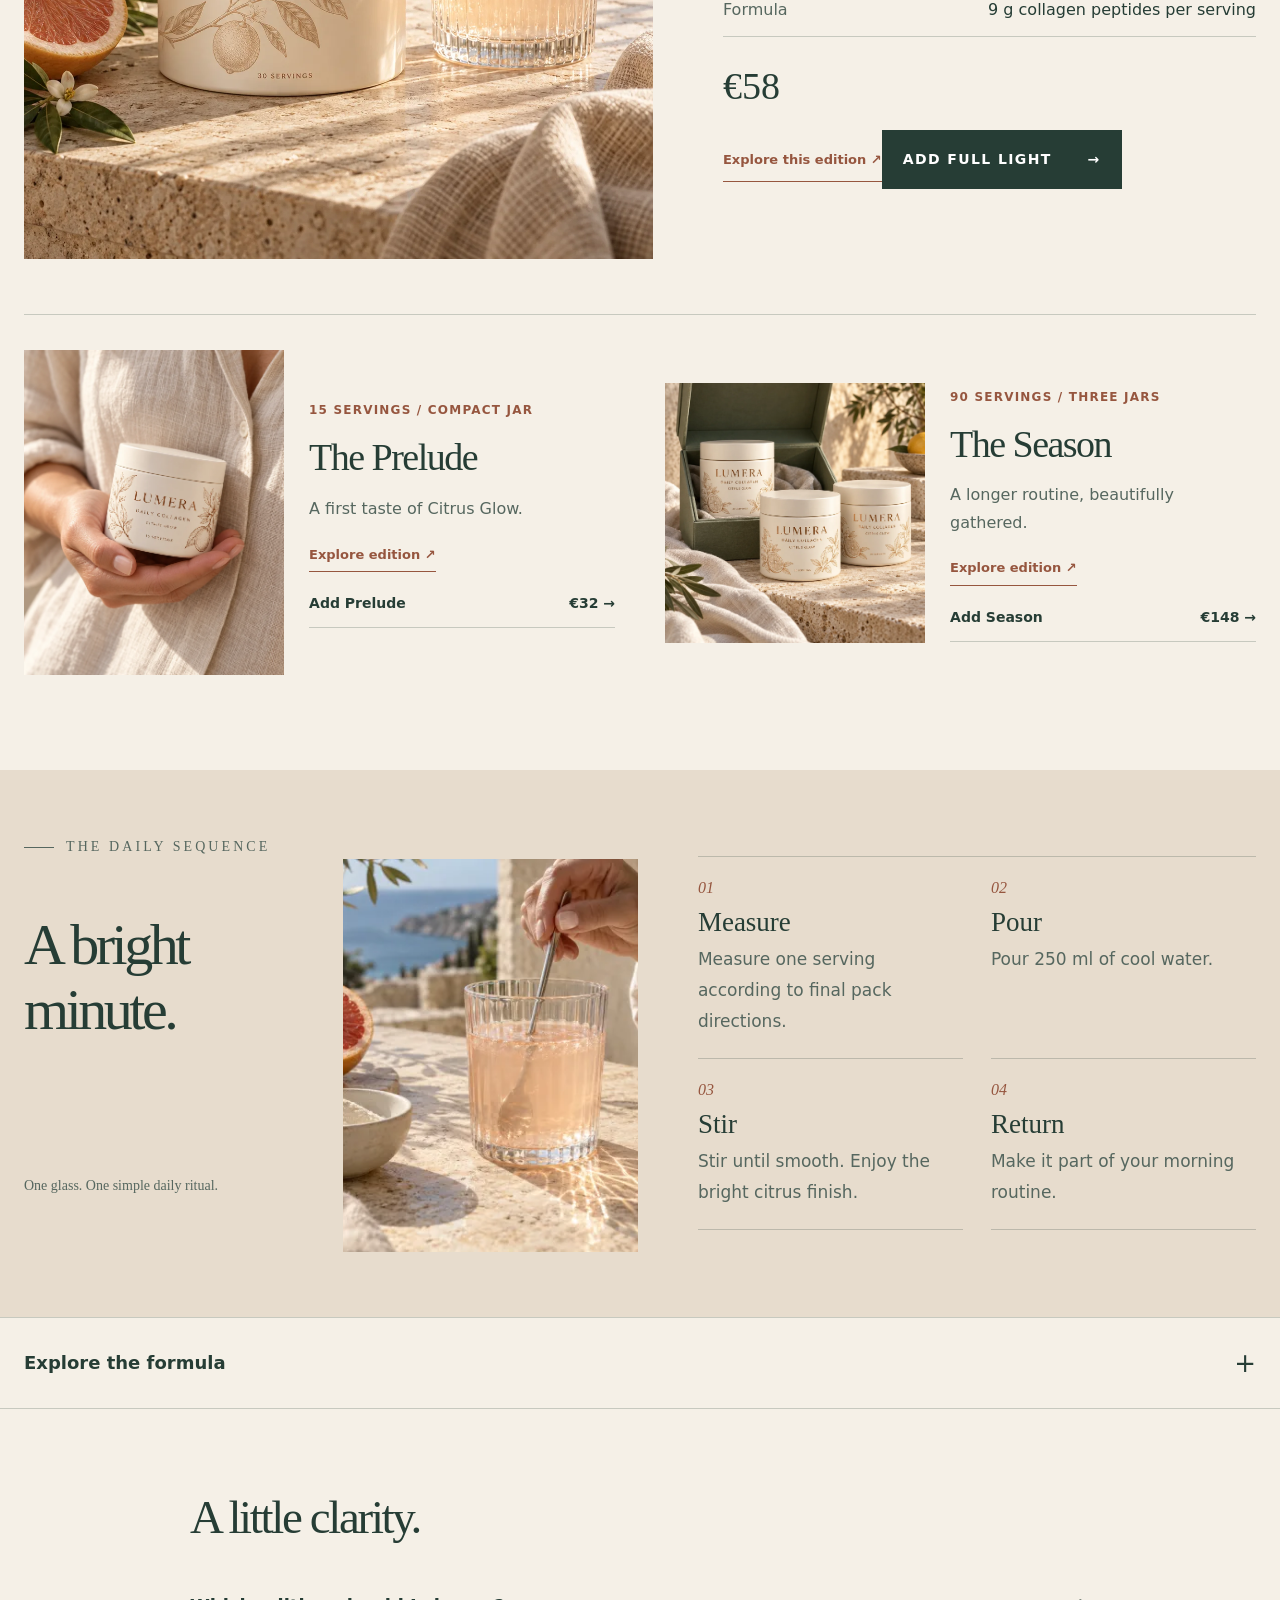
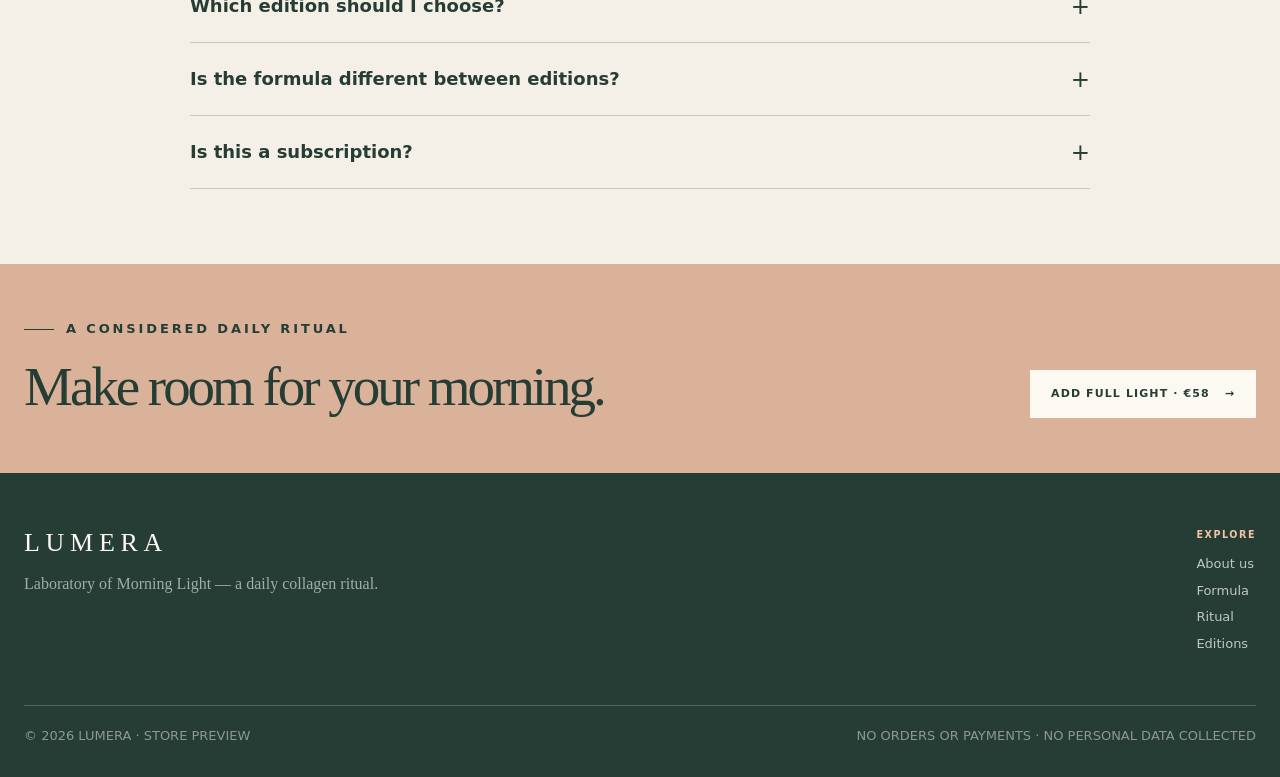
==== commit cb388e5a: "Polish interior navigation typography and complete product imagery" ====
--- a/index.html
+++ b/index.html
@@ -29,7 +29,7 @@
 <link rel="icon" href="data:,">
 <link rel="stylesheet" href="commerce.css?v=2">
 <link rel="stylesheet" href="identity.css?v=3">
-<link rel="stylesheet" href="desktop-tune.css?v=20260922e">
+<link rel="stylesheet" href="desktop-tune.css?v=20260922g">
 </head>
 <body>
 <a class="skip" href="#main">Skip to content</a>
--- a/desktop-tune.css
+++ b/desktop-tune.css
@@ -56,5 +56,8 @@
 .atelier-heading h2,.signature-copy h3,.companion h3,.ritual-title h2,.closing h2{line-height:1.12;overflow:visible}
 .morning-panorama figcaption{font-size:11px;letter-spacing:.04em;flex-wrap:wrap}
 .atelier-heading>p{line-height:1.65}
+.signature-edition figure img{aspect-ratio:auto;object-fit:contain}
+.companion img{object-fit:contain}
+@media(max-width:680px){.step p{font-size:15px;line-height:1.7}.companion p{font-size:14px}.purchase-faq summary{font-size:16px;line-height:1.55}.purchase-faq details p{font-size:15px}.atelier-heading>p{font-size:15px}.footer-col a{font-size:14px}}
 @media(min-width:1001px){.editorial-hero{min-height:calc(100svh - 122px);padding:80px 0 90px!important}.edition-atelier{padding-top:64px}.editorial-intro>p{font-size:19px}.editorial-intro .button{font-size:14px}.step p{font-size:17px}.technical>summary,.purchase-faq summary{font-size:18px;line-height:1.55}.purchase-faq details p{font-size:17px;line-height:1.75}}
 @media(max-width:680px){.editorial-hero h1{line-height:1.08}.morning-panorama figcaption{font-size:10px}.morning-panorama figcaption span:last-child{text-align:left}.atelier-heading h2{line-height:1.12}}
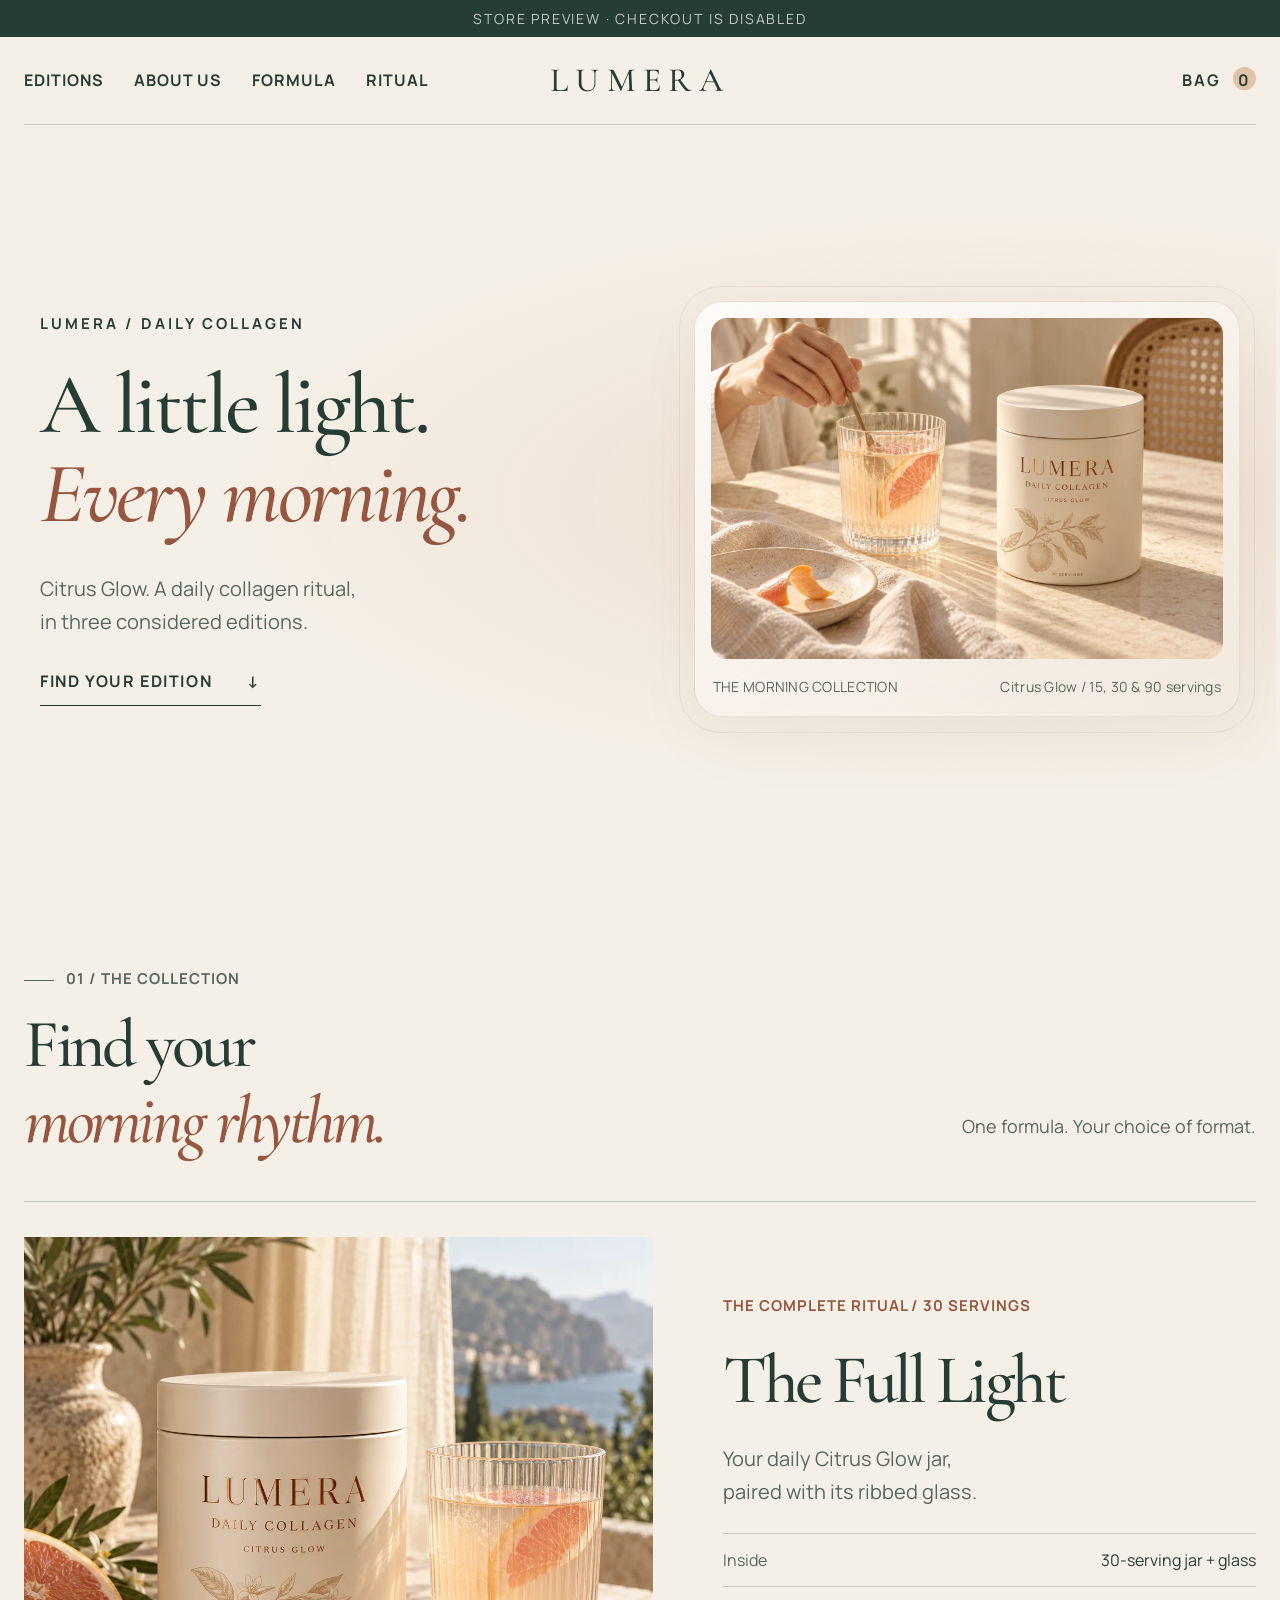
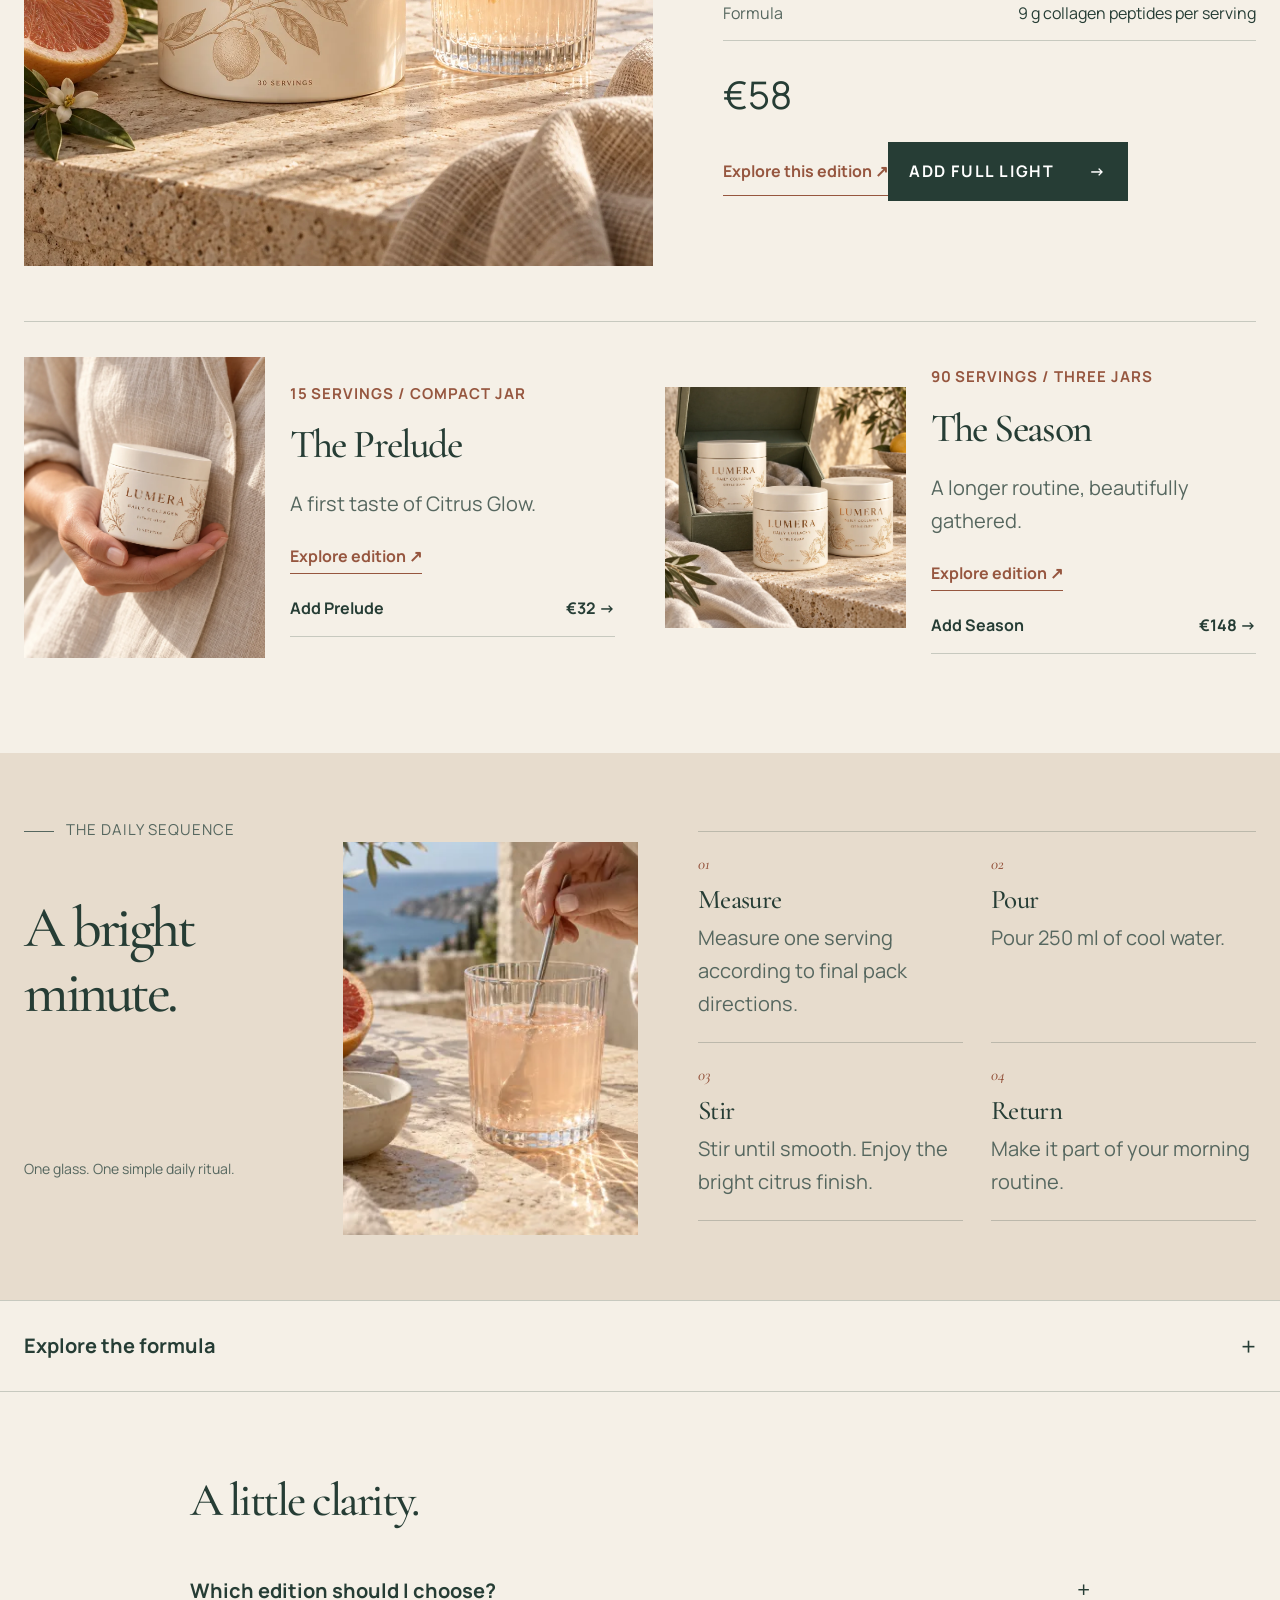
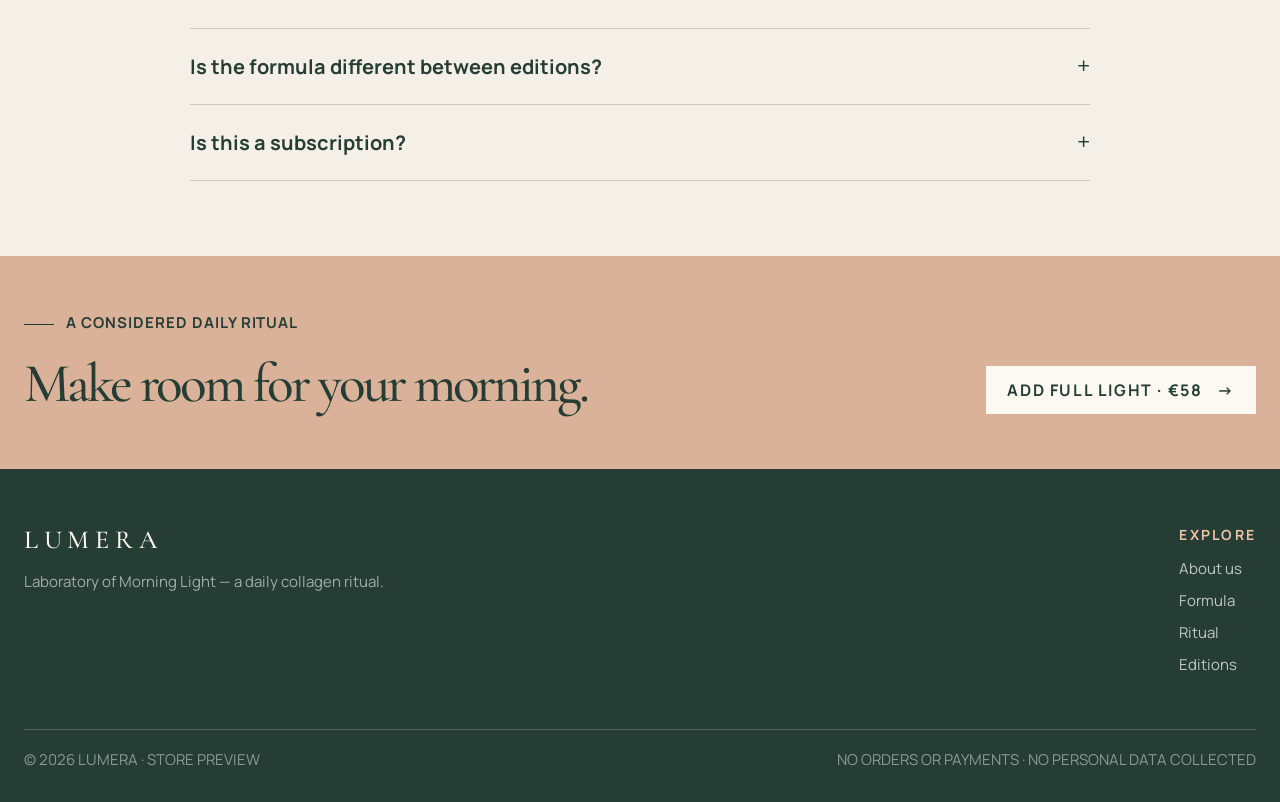
==== commit c5f90fd9: "Refine brand typography and enlarge supporting UI text" ====
--- a/index.html
+++ b/index.html
@@ -30,7 +30,7 @@
 <link rel="stylesheet" href="commerce.css?v=2">
 <link rel="stylesheet" href="identity.css?v=3">
 <link rel="stylesheet" href="desktop-tune.css?v=20260922g">
-</head>
+<link rel="stylesheet" href="typography.css?v=20260923a"></head>
 <body>
 <a class="skip" href="#main">Skip to content</a>
 <div class="demo">Store preview · Checkout is disabled</div>
--- a/typography.css
+++ b/typography.css
@@ -0,0 +1,50 @@
+@font-face{font-family:LumeraText;src:url('assets/fonts/manrope.ttf') format('truetype');font-weight:400;font-display:swap}
+@font-face{font-family:LumeraText;src:url('assets/fonts/manrope-bold.ttf') format('truetype');font-weight:600 950;font-display:swap}
+@font-face{font-family:LumeraDisplay;src:url('assets/fonts/cormorant.ttf') format('truetype');font-weight:400 950;font-display:swap}
+@font-face{font-family:LumeraDisplay;src:url('assets/fonts/cormorant-italic.ttf') format('truetype');font-weight:400 950;font-style:italic;font-display:swap}
+:root{--brand-body:LumeraText,sans-serif;--brand-display:LumeraDisplay,serif;--sans:LumeraText,sans-serif;--serif:LumeraDisplay,serif}
+
+/* Explicit small-copy floors override legacy component specificity. */
+body .kicker,body .eyebrow,body .label{font-size:15px!important;line-height:1.6;letter-spacing:.065em}
+body .mobile-about,body .demo,body .preview,body figcaption,body .footer-col b,body .footer-col p,body .mobile-purchase span,body .mobile-purchase strong{font-size:14px!important;line-height:1.5}
+body .campaign .hero-safety,body .purchase-meta>span,body .purchase-meta small,body .signature-copy dt,body .signature-copy dd,body .market-foot span,body .pack-title>p,body .signal-options span,body .signal-options small{font-size:16px!important;line-height:1.55}
+body .signal-options .option-action,body .pack i,body .close{font-size:14px!important}
+body .pack i{min-width:44px;min-height:44px}
+@media(max-width:780px){body .kicker,body .eyebrow,body .label{font-size:14px!important;letter-spacing:.035em}body .signal-options span,body .signal-options small{font-size:14px!important}}
+/* One type system per brand across home, About, product and bag. */
+body{font-size:18px;line-height:1.65}
+body,body *{font-family:var(--brand-body)!important}
+h1,h2,h3,.display,.display *,h1 *,h2 *,h3 *{font-family:var(--brand-display)!important}
+p,.lead,.intro p,.product-copy .intro,.mix-copy p,.step p,.companion p,.signature-copy>p,.editorial-intro>p,.flavor-purchase>p,.signal-buy>p{font-size:20px;line-height:1.65}
+.kicker,.eyebrow,.label,.edition-tag,.companion .edition-tag,.flavor-heading>span,.market-foot,.campaign-caption,.signal-photo figcaption,.morning-panorama figcaption,.pack small,.pack>span,.pack-note,.detail-crumb{font-size:15px;line-height:1.6;letter-spacing:.065em}
+.navlinks,.nav-links,.nav .links,.site-nav nav,.detail-header nav,.detail-header .navlinks,.bag-button,.cart-trigger{font-size:16px!important}
+.button,.btn,.purchase-button,.flavor-purchase>button,.edition-link,.edition-detail,.flavor-detail,.detail-options a,.text-link,.market-summary>a,.editorial-intro .button,.campaign .button,.signal-buy .button{font-size:16px!important;line-height:1.45;min-height:48px}
+.technical>summary,.faq summary,.purchase-faq summary{font-size:20px;line-height:1.55}
+.faq p,.purchase-faq details p{font-size:18px;line-height:1.75}
+.footer,.footer-links,.footer-col a,.footer-bottom,footer p,.footer p,.product-copy small,.caution,.hero-safety,.signal-buy .hero-safety{font-size:15px;line-height:1.65}
+.shop-line p,.shop-line small,.cart-foot small,.cart-note,.cart-foot p,.shop-quantity .shop-remove{font-size:14px}
+.shop-line h3{font-size:19px;line-height:1.35}
+.detail-options a{padding:10px 14px}
+.related-card{font-size:22px;line-height:1.4}
+@media(max-width:780px){
+ body{font-size:17px}
+ p,.lead,.intro p,.product-copy .intro,.mix-copy p,.step p,.companion p,.signature-copy>p,.editorial-intro>p,.flavor-purchase>p,.signal-buy>p{font-size:17px;line-height:1.65}
+ .kicker,.eyebrow,.label,.edition-tag,.companion .edition-tag,.flavor-heading>span,.market-foot,.campaign-caption,.signal-photo figcaption,.morning-panorama figcaption,.pack small,.pack>span,.pack-note,.detail-crumb{font-size:14px;letter-spacing:.035em}
+ .navlinks,.nav-links,.nav .links,.site-nav nav,.detail-header nav,.detail-header .navlinks,.bag-button,.cart-trigger{font-size:14px!important}
+ .button,.btn,.purchase-button,.flavor-purchase>button,.edition-link,.edition-detail,.flavor-detail,.detail-options a,.text-link,.market-summary>a,.editorial-intro .button,.campaign .button,.signal-buy .button{font-size:15px!important}
+ .technical>summary,.faq summary,.purchase-faq summary{font-size:18px}
+ .faq p,.purchase-faq details p{font-size:17px}
+ .related-card{font-size:16px}
+ .related-grid{grid-template-columns:1fr}
+ .related-card{display:flex;align-items:center;gap:18px;padding:12px}
+ .related-card img{width:96px;height:112px;object-fit:contain;flex:none;margin:0}
+}
+body footer p{font-size:15px!important}
+.wordmark,.nav .wordmark{font-family:var(--brand-display)!important;font-weight:600}
+.editorial-hero h1{font-size:clamp(64px,6.7vw,104px);letter-spacing:-.035em;line-height:1.04}
+h1,h2,h3,.display{font-weight:500;letter-spacing:-.025em}
+.editorial-intro>p{font-size:20px}
+.morning-panorama figcaption{font-size:14px;letter-spacing:.02em}
+.companion{grid-template-columns:.85fr 1.15fr}
+.companion h3{font-size:40px}
+@media(max-width:780px){.editorial-hero h1{font-size:clamp(52px,12vw,72px)}.editorial-intro>p{font-size:17px}.morning-panorama figcaption{font-size:14px}.companion{grid-template-columns:1fr;gap:20px}.companion img{max-height:360px}.companion h3{font-size:40px}.ritual-title{grid-template-columns:1fr}.ritual-photo{grid-column:1;grid-row:auto}.ritual-title>p{font-size:17px}.steps{grid-template-columns:1fr}.edition-atelier .kicker{font-size:14px}.detail-options a{font-size:14px!important;padding:10px 8px}.nav .wordmark{font-size:25px}}
